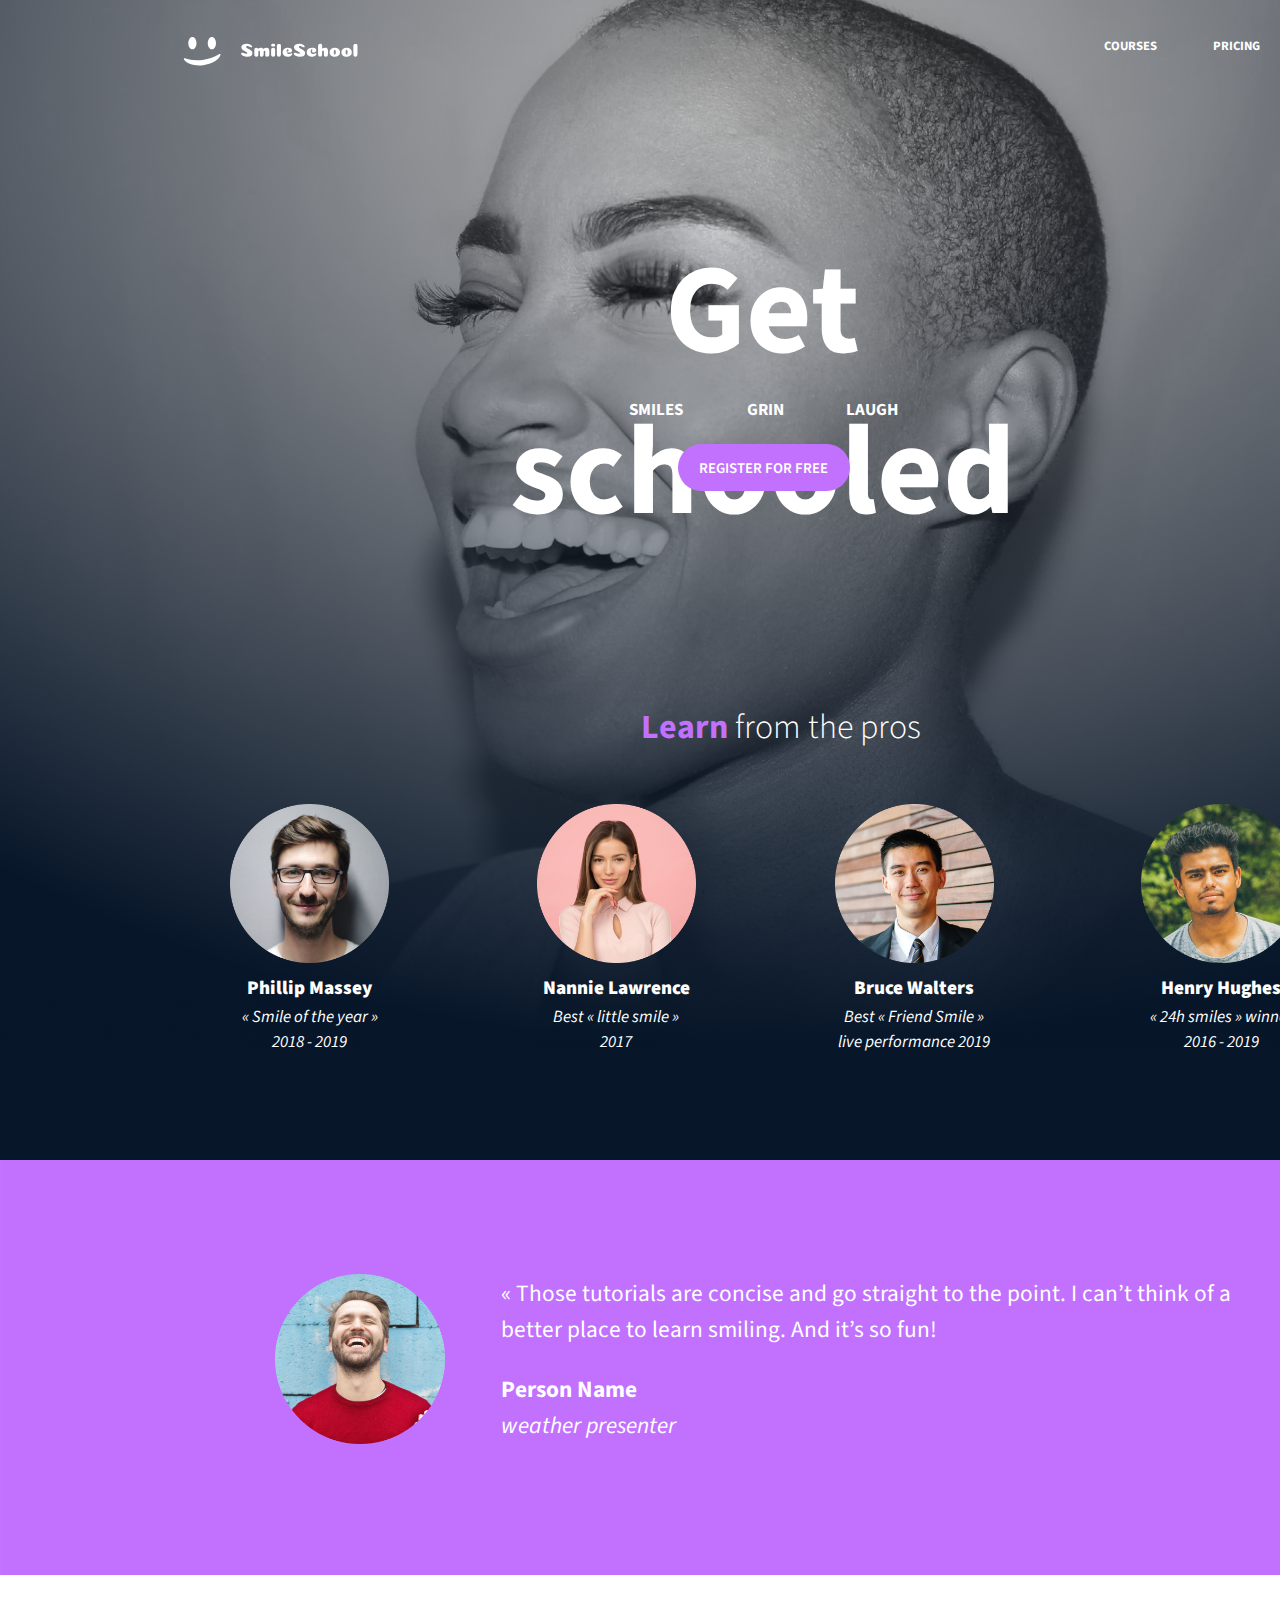
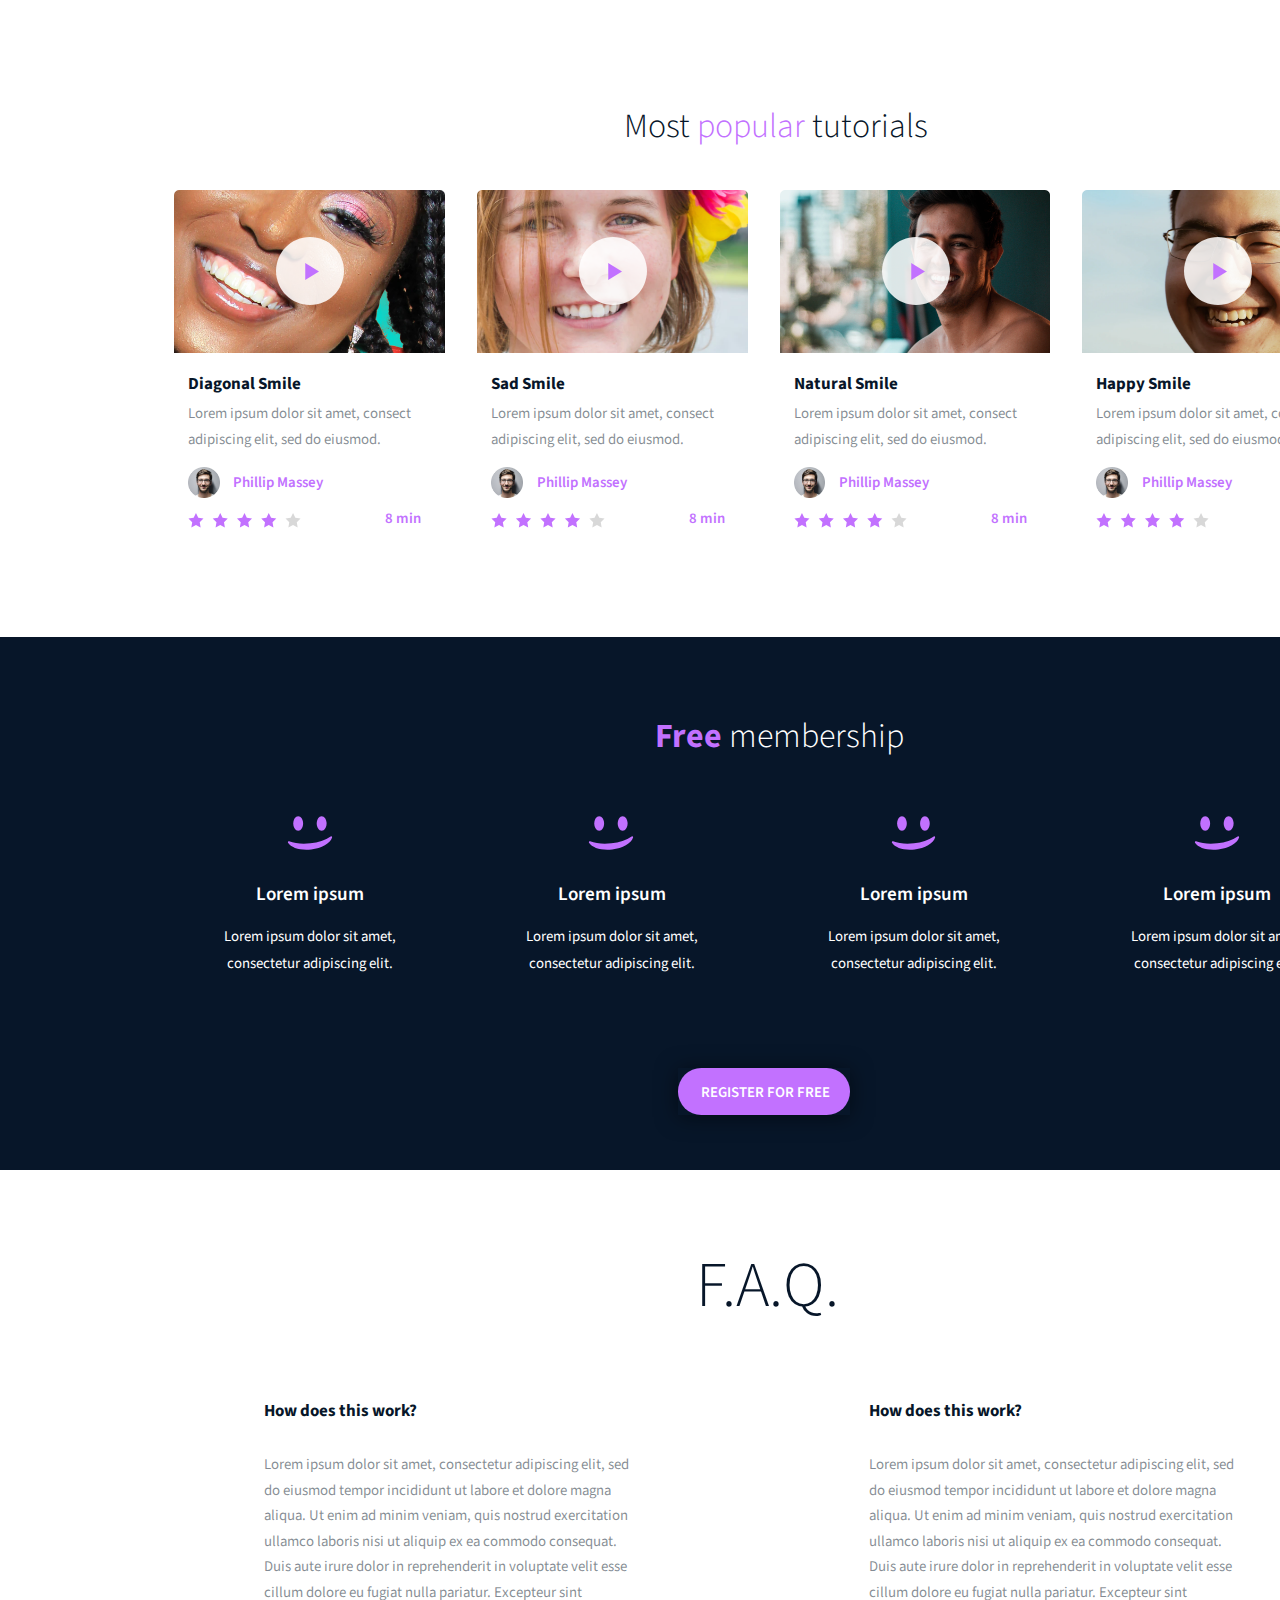
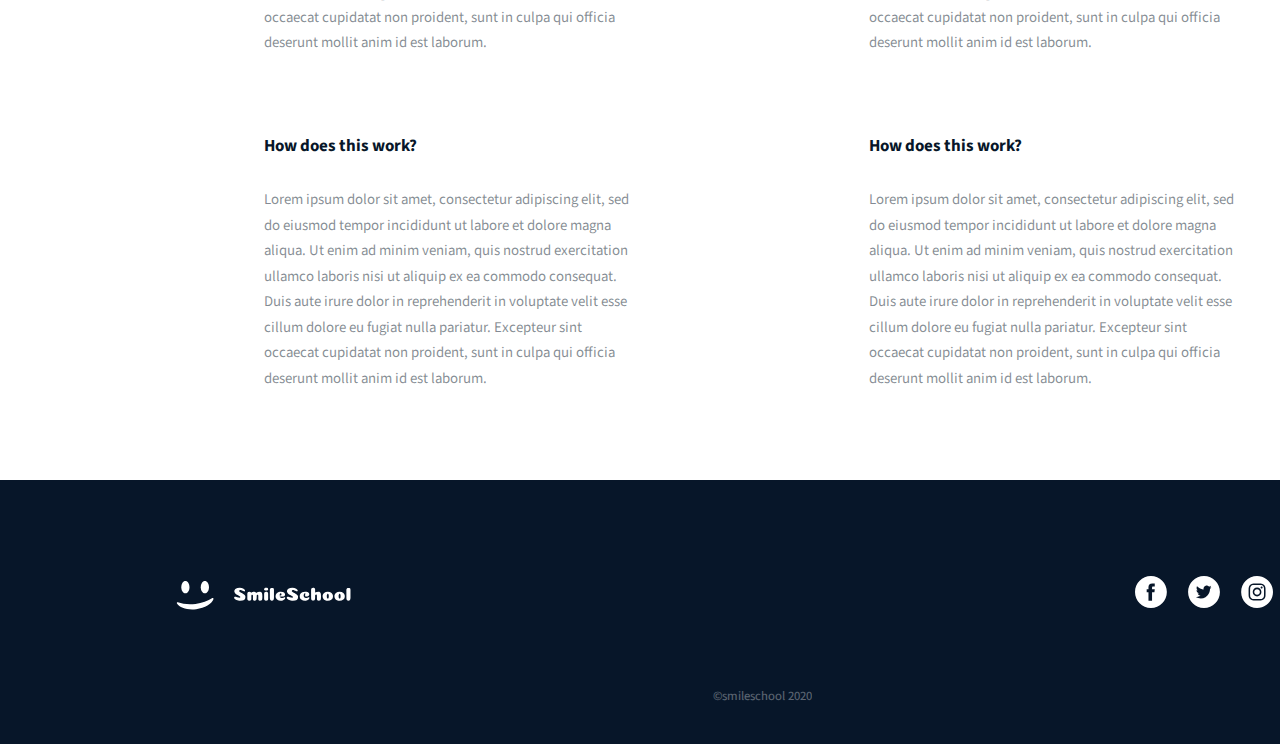
==== css_advanced/homepage_alu_css_advanced/index.html @ 77e2bf10 "CSS-advanced" ====
<!DOCTYPE html>
<html>
  <head>
    <meta charset="UTF-8" />
    <meta http-equiv="X-UA-Compatible" content="IE=edge" />
    <meta name="viewport" content="width=device-width, initial-scale=1.0" />
    <link rel="stylesheet" href="./styles.css" />
    <link
      rel="stylesheet"
      href="https://fonts.googleapis.com/css2?family=Source Sans Pro:ital,wght@0,300;0,400;0,600;0,700;0,900;1,400&display=swap"
    />
    <link
      rel="stylesheet"
      href="https://fonts.googleapis.com/css2?family=Coiny:wght@400&display=swap"
    />
  </head>

  <body>
    <div class="wrapper">
      <div class="main-part">
        <img class="background-icon" alt="" src="./images/background@2x.png" />

        <div class="header">
          <img class="logo-icon" alt="" src="./images/logo.svg" />

          <div class="menu">
            <a href="#" class="courses">Courses</a>
            <a href="#" class="pricing">Pricing</a>
            <a href="#" class="login">Login</a>
          </div>
        </div>

        <h2 class="get-schooled">Get schooled</h2>
        <p class="smiles">SMILES</p>
        <p class="grin">GRIN</p>
        <p class="laugh">LAUGH</p>
        <div class="button">
          <div class="button-background"></div>
          <div class="register">REGISTER FOR FREE</div>
        </div>

        <div class="learn-from-the-container">
          <p>
            <span>Learn</span>
            <span class="most">from the pros</span>
          </p>
        </div>
        <div class="pros">
          <div class="pro-4">
            <div class="pro-name">Henry Hughes</div>
            <i class="pro-caption">« 24h smiles » winner 2016 - 2019</i>
            <img class="avatar-icon" alt="" src="./images/avatar@2x.png" />
          </div>
          <div class="pro-3">
            <div class="pro-name">Bruce Walters</div>
            <i class="pro-caption"
              >Best « Friend Smile » live performance 2019</i
            >
            <img class="avatar-icon" alt="" src="./images/avatar1@2x.png" />
          </div>
          <div class="pro-2">
            <div class="pro-name">Nannie Lawrence</div>
            <i class="pro-caption">Best « little smile » 2017</i>
            <img class="avatar-icon" alt="" src="./images/avatar2@2x.png" />
          </div>
          <div class="pro-1">
            <div class="pro-name">Phillip Massey</div>
            <i class="pro-caption">« Smile of the year » 2018 - 2019</i>
            <img class="avatar-icon" alt="" src="./images/avatar3@2x.png" />
          </div>
        </div>
      </div>
      <div class="part-1-testimonials">
        <img class="background-icon1" alt="" src="./images/background1.svg" />

        <div class="testimonial">
          <img class="avatar-icon4" alt="" src="./images/avatar4@2x.png" />

          <div class="text">
            <i class="weather-presenter">weather presenter</i>
            <b class="person-name">Person Name</b>
            <div class="those-tutorials-ar">
              « Those tutorials are concise and go straight to the point. I
              can’t think of a better place to learn smiling. And it’s so fun!
            </div>
          </div>
        </div>
      </div>

      <div class="part-2-tutorials">
        <div class="most-popular-tutorial-container">
          <p class="popular">
            <span class="most2">Most</span>
            <span class="popular"> popular</span>
            <span class="from-the-pros"> </span>
            <span class="most2">tutorials</span>
          </p>
        </div>
        <div class="tuto-1">
          <img class="avatar-icon5" alt="" src="./images/avatar5@2x.png" />

          <div class="pm1">Phillip Massey</div>
          <div class="min">8 min</div>
          <img class="rating-icon" alt="" src="./images/rating.svg" />

          <div class="lorem-ipsum-dolor">
            Lorem ipsum dolor sit amet, consect adipiscing elit, sed do eiusmod.
          </div>
          <b class="diagonal-smile">Diagonal Smile</b>
          <img class="preview-icon" alt="" src="./images/preview@2x.png" />

          <img class="play-icon" alt="" src="./images/play.svg" />
        </div>
        <div class="tuto-2">
          <img class="avatar-icon5" alt="" src="./images/avatar5@2x.png" />

          <div class="pm1">Phillip Massey</div>
          <div class="min">8 min</div>
          <img class="rating-icon" alt="" src="./images/rating.svg" />

          <div class="lorem-ipsum-dolor">
            Lorem ipsum dolor sit amet, consect adipiscing elit, sed do eiusmod.
          </div>
          <b class="diagonal-smile">Sad Smile</b>
          <img class="preview-icon" alt="" src="./images/preview1@2x.png" />

          <img class="play-icon" alt="" src="./images/play.svg" />
        </div>
        <div class="tuto-3">
          <img class="avatar-icon5" alt="" src="./images/avatar5@2x.png" />

          <div class="pm1">Phillip Massey</div>
          <div class="min">8 min</div>
          <img class="rating-icon" alt="" src="./images/rating.svg" />

          <div class="lorem-ipsum-dolor">
            Lorem ipsum dolor sit amet, consect adipiscing elit, sed do eiusmod.
          </div>
          <b class="diagonal-smile">Natural Smile</b>
          <img class="preview-icon" alt="" src="./images/preview2@2x.png" />

          <img class="play-icon" alt="" src="./images/play.svg" />
        </div>
        <div class="tuto-4">
          <img class="avatar-icon5" alt="" src="./images/avatar5@2x.png" />

          <div class="pm1">Phillip Massey</div>
          <div class="min">8 min</div>
          <img class="rating-icon" alt="" src="./images/rating.svg" />

          <div class="lorem-ipsum-dolor">
            Lorem ipsum dolor sit amet, consect adipiscing elit, sed do eiusmod.
          </div>
          <b class="diagonal-smile">Happy Smile</b>
          <img class="preview-icon" alt="" src="./images/preview3@2x.png" />

          <img class="play-icon" alt="" src="./images/play.svg" />
        </div>
      </div>

      <div class="part-3-free-membership">
        <div class="free-membership">
          <b>
            <span>Free</span>
          </b>
          <span class="from-the-pros">
            <span class="most">membership</span>
          </span>
        </div>
        <div class="button1">
          <div class="button-background"></div>
          <div class="register-for-free1">REGISTER FOR FREE</div>
        </div>
        <div class="dot-1">
          <div class="lorem-ipsum-dolor4">
            Lorem ipsum dolor sit amet, consectetur adipiscing elit.
          </div>
          <div class="lorem-ipsum">Lorem ipsum</div>
          <img class="smile-icon" alt="" src="./images/smile.svg" />
        </div>
        <div class="dot-2">
          <div class="lorem-ipsum-dolor4">
            Lorem ipsum dolor sit amet, consectetur adipiscing elit.
          </div>
          <div class="lorem-ipsum">Lorem ipsum</div>
          <img class="smile-icon" alt="" src="./images/smile1.svg" />
        </div>
        <div class="dot-3">
          <div class="lorem-ipsum-dolor4">
            Lorem ipsum dolor sit amet, consectetur adipiscing elit.
          </div>
          <div class="lorem-ipsum">Lorem ipsum</div>
          <img class="smile-icon" alt="" src="./images/smile1.svg" />
        </div>
        <div class="dot-4">
          <div class="lorem-ipsum-dolor4">
            Lorem ipsum dolor sit amet, consectetur adipiscing elit.
          </div>
          <div class="lorem-ipsum">Lorem ipsum</div>
          <img class="smile-icon" alt="" src="./images/smile2.svg" />
        </div>
      </div>

      <div class="part-4-faq">
        <div class="faq">F.A.Q.</div>
        <div class="q-1">
          <div class="lorem-ipsum-dolor8">
            Lorem ipsum dolor sit amet, consectetur adipiscing elit, sed do
            eiusmod tempor incididunt ut labore et dolore magna aliqua. Ut enim
            ad minim veniam, quis nostrud exercitation ullamco laboris nisi ut
            aliquip ex ea commodo consequat. Duis aute irure dolor in
            reprehenderit in voluptate velit esse cillum dolore eu fugiat nulla
            pariatur. Excepteur sint occaecat cupidatat non proident, sunt in
            culpa qui officia deserunt mollit anim id est laborum.
          </div>
          <b class="how-does-this">How does this work?</b>
        </div>
        <div class="q-3">
          <div class="lorem-ipsum-dolor8">
            Lorem ipsum dolor sit amet, consectetur adipiscing elit, sed do
            eiusmod tempor incididunt ut labore et dolore magna aliqua. Ut enim
            ad minim veniam, quis nostrud exercitation ullamco laboris nisi ut
            aliquip ex ea commodo consequat. Duis aute irure dolor in
            reprehenderit in voluptate velit esse cillum dolore eu fugiat nulla
            pariatur. Excepteur sint occaecat cupidatat non proident, sunt in
            culpa qui officia deserunt mollit anim id est laborum.
          </div>
          <b class="how-does-this">How does this work?</b>
        </div>
        <div class="q-2">
          <div class="lorem-ipsum-dolor8">
            Lorem ipsum dolor sit amet, consectetur adipiscing elit, sed do
            eiusmod tempor incididunt ut labore et dolore magna aliqua. Ut enim
            ad minim veniam, quis nostrud exercitation ullamco laboris nisi ut
            aliquip ex ea commodo consequat. Duis aute irure dolor in
            reprehenderit in voluptate velit esse cillum dolore eu fugiat nulla
            pariatur. Excepteur sint occaecat cupidatat non proident, sunt in
            culpa qui officia deserunt mollit anim id est laborum.
          </div>
          <b class="how-does-this">How does this work?</b>
        </div>
        <div class="q-4">
          <div class="lorem-ipsum-dolor8">
            Lorem ipsum dolor sit amet, consectetur adipiscing elit, sed do
            eiusmod tempor incididunt ut labore et dolore magna aliqua. Ut enim
            ad minim veniam, quis nostrud exercitation ullamco laboris nisi ut
            aliquip ex ea commodo consequat. Duis aute irure dolor in
            reprehenderit in voluptate velit esse cillum dolore eu fugiat nulla
            pariatur. Excepteur sint occaecat cupidatat non proident, sunt in
            culpa qui officia deserunt mollit anim id est laborum.
          </div>
          <b class="how-does-this">How does this work?</b>
        </div>
      </div>
      <div class="part-5-footer">
        <div class="background4"></div>
        <div class="logo">
          <img class="logo-icon" alt="" src="./images/logo.svg" />
        </div>
        <div class="smileschool-2020">©smileschool 2020</div>
        <img class="social-icons" alt="" src="./images/social-icons.svg" />
      </div>
    </div>
  </body>
</html>
---- css_advanced/homepage_alu_css_advanced/styles.css ----
html,
body {
  margin: 0;
  zoom: 103%;
  overflow-x: hidden;
  overflow-y: auto;
}

.wrapper {
  position: relative;
  background-color: #fff;
  width: 1440px;
  height: 3718px;;
  overflow: hidden;
  text-align: left;
  font-size: 14px;
  color: #fff;
  font-family: "Source Sans Pro";
}

.logo-icon {
  width: 167.02px;
  height: 29.46px;
}

.logo-icon:hover {
  transform: scale(1.1);
}

.courses,
.logo-icon {
  position: absolute;
  left: 0;
}
.courses,
.login,
.pricing {
  top: calc(50% - 7.5px);
  color: white;
  text-decoration: none;
  text-transform: uppercase;
  font-style: none;
  font-weight: 700;
  font-size: 12px;
  line-height: 15px;
}
.pricing {
  position: absolute;
  left: 43.59%;
}
.login {
  left: 85.47%;
}
.header,
.login,
.menu {
  position: absolute;
}

.courses:hover,
.login:hover,
.pricing:hover {
  transform: scale(1.05);
}

.menu {
  top: 1.98px;
  left: 869.41px;
  width: 234px;
  height: 15px;
  overflow: hidden;
}

.header {
  top: 35.02px;
  left: 171.59px;
  width: 1103.41px;
  height: 29.46px;
  font-size: 12px;
}

body {
  margin: 0;
  padding: 0;
  line-height: normal;
}

.background-icon {
  position: absolute;
  height: 100%;
  width: 100%;
  top: 0;
  right: 0;
  bottom: 0;
  left: 0;
  max-width: 100%;
  overflow: hidden;
  max-height: 100%;
  object-fit: cover;
}

.get-schooled {
  position: absolute;
  height: 151px;
  left: 26.18%;
  right: 26.32%;
  top: calc(50% - 151px/2 - 251px);
  margin: 0;
  font-family: 'Source Sans Pro';
  font-style: normal;
  font-weight: 700;
  font-size: 120px;
  line-height: 151px;
  text-align: center;
  color: #FFFFFF;
}
.grin,
.laugh,
.smiles {
  position: absolute;
  top: calc(50% - 185.5px);
  left: 41.18%;
  font-style: normal;
  font-weight: 700;
  font-size: 16px;
  line-height: 20px;
  text-align: center;
}
.grin,
.laugh {
  left: 48.89%;
}
.laugh {
  left: 55.35%;
}
.button-background {
  position: absolute;
  height: 100%;
  width: 100%;
  top: 0;
  right: 0;
  bottom: 0;
  left: 0;
  border-radius: 22px;
  background-color: #c271ff;
}
.register {
  position: absolute;
  top: calc(50% - 9px);
  left: 12.35%;
  font-weight: 600;
}
.button {
  position: absolute;
  height: 4.03%;
  width: 11.25%;
  top: 38.33%;
  right: 44.38%;
  bottom: 57.64%;
  left: 44.38%;
  overflow: hidden;
  font-size: 14px;
}

.avatar-icon:hover {
  transform: scale(1.1);
}

.button-background:hover {
  background-color: #ae68f5;
}
.pros:hover {
  background-size: 160%;
}

.learn-from-the-container {
  position: absolute;
  top: calc(50% + 84.5px);
  left: 41.94%;
  font-size: 32px;
  color: #c271ff;
  font-weight: bold;
}
.most {
  font-weight: 300;
  color: #fff;
}
.pro-caption,
.pro-name {
  position: absolute;
  width: 100%;
  left: 0;
  display: inline-block;
}
.pro-name {
  top: calc(50% + 41.5px);
  line-height: 27px;
  font-weight: 900;
}
.pro-caption {
  top: calc(50% + 70.5px);
  font-size: 16px;
  line-height: 24px;
}
.avatar-icon,
.pro-4 {
  position: absolute;
  right: 0;
}
.avatar-icon {
  height: 63.29%;
  width: 100%;
  top: 0;
  bottom: 36.71%;
  left: 0;
  max-width: 100%;
  overflow: hidden;
  max-height: 100%;
  object-fit: cover;
}
.pro-4 {
  left: 85.13%;
}
.pro-2,
.pro-3,
.pro-4 {
  height: 100%;
  width: 14.87%;
  top: 0;
  bottom: 0;
  overflow: hidden;
}
.pro-3 {
  position: absolute;
  right: 28.64%;
  left: 56.49%;
}
.pro-2 {
  right: 56.49%;
  left: 28.64%;
}
.pro-1,
.pro-2,
.pros {
  position: absolute;
}
.pro-1 {
  height: 100%;
  width: 14.87%;
  top: 0;
  right: 85.13%;
  bottom: 0;
  left: 0;
  overflow: hidden;
}
.pros {
  height: 21.68%;
  width: 70.07%;
  top: 69.35%;
  right: 14.86%;
  bottom: 8.97%;
  left: 15.07%;
  font-size: 18px;
}
.main-part {
  position: absolute;
  top: 0;
  left: 0;
  width: 1440px;
  height: 1093px;
  overflow: hidden;
  text-align: center;
  font-size: 16px;
}
.avatar-icon4,
.background-icon1 {
  position: absolute;
  top: 0;
  left: 1px;
  width: 1440px;
  height: 392px;
}
.avatar-icon4 {
  left: 0;
  width: 160px;
  height: 160px;
  object-fit: cover;
}
.weather-presenter {
  top: calc(50% + 45px);
}
.person-name,
.those-tutorials-ar,
.weather-presenter {
  position: absolute;
  left: 0;
  line-height: 33.6px;
}
.person-name {
  top: calc(50% + 11px);
}
.those-tutorials-ar {
  width: 100%;
  top: 0;
  display: inline-block;
}
.text {
  position: absolute;
  top: 2px;
  left: 213px;
  width: 730px;
  height: 158px;
  overflow: hidden;
}
.testimonial {
  position: absolute;
  top: 108px;
  left: 260px;
  width: 943px;
  height: 160px;
}
.part-1-testimonials {
  position: absolute;
  top: 1093px;
  left: -1px;
  width: 1440px;
  height: 392px;
  font-size: 22px;
}
.popular {
  color: #c271ff;
}
.most2 {
  color: #071629;
}
.most-popular-tutorial-container {
  position: absolute;
  top: calc(50% - 225px);
  left: 39.25%;
  font-size: 32px;
  text-align: center;
  color: #071629;
  font-weight: 300;
}

.avatar-icon5 {
  position: absolute;
  height: 8.96%;
  width: 11.76%;
  top: 77.91%;
  right: 83.14%;
  bottom: 13.13%;
  left: 5.1%;
  max-width: 100%;
  overflow: hidden;
  max-height: 100%;
  object-fit: cover;
}
.min,
.pm1 {
  position: absolute;
  top: calc(50% + 95.5px);
  left: 21.96%;
  line-height: 27px;
  font-weight: 600;
}
.min {
  top: calc(50% + 129.5px);
  left: 78.04%;
  text-align: right;
}
.rating-icon {
  position: absolute;
  height: 4.48%;
  width: 41.96%;
  top: 91.04%;
  right: 52.94%;
  bottom: 4.48%;
  left: 5.1%;
  max-width: 100%;
  overflow: hidden;
  max-height: 100%;
}
.lorem-ipsum-dolor {
  position: absolute;
  width: 94.9%;
  top: calc(50% + 32.1px);
  left: 5.1%;
  line-height: 24px;
  color: rgba(7, 22, 41, 0.5);
  display: inline-block;
}
.diagonal-smile {
  position: absolute;
  top: calc(50% + 4.5px);
  left: 5.1%;
  font-size: 16px;
  color: #071629;
}
.preview-icon {
  height: 45.97%;
  width: 100%;
  top: 0;
  right: 0;
  bottom: 54.03%;
  left: 0;
  max-width: 100%;
  max-height: 100%;
  object-fit: cover;
}
.play-icon,
.preview-icon,
.tuto-1 {
  position: absolute;
  overflow: hidden;
}
.play-icon {
  height: 19.1%;
  width: 25.1%;
  top: 13.43%;
  right: 37.25%;
  bottom: 67.46%;
  left: 37.65%;
  max-width: 100%;
  max-height: 100%;
}
.tuto-1 {
  right: 74.51%;
  left: 4.72%;
}
.tuto-1,
.tuto-2,
.tuto-3 {
  height: 74.44%;
  width: 20.77%;
  top: 25.56%;
  bottom: 0;
}
.tuto-2 {
  position: absolute;
  right: 51.22%;
  left: 28.01%;
  overflow: hidden;
}
.tuto-3 {
  right: 28.01%;
  left: 51.22%;
}
.part-2-tutorials,
.tuto-3,
.tuto-4 {
  position: absolute;
  overflow: hidden;
}
.tuto-4 {
  height: 74.44%;
  width: 20.77%;
  top: 25.56%;
  right: 4.8%;
  bottom: 0;
  left: 74.43%;
}
.part-2-tutorials {
  top: 1572px;
  left: 106px;
  width: 1228px;
  height: 450px;
  color: #c271ff;
}
.background-icon2 {
  position: absolute;
  height: 100%;
  width: 100%;
  top: 0;
  right: 0;
  bottom: 0;
  left: 0;
  max-width: 100%;
  overflow: hidden;
  max-height: 100%;
}
.free-membership {
  position: absolute;
  top: calc(50% - 181px);
  left: 42.85%;
  font-size: 32px;
  color: #c271ff;
}
.register-for-free1 {
  position: absolute;
  top: calc(50% - 9px);
  left: 13.27%;
  font-weight: 600;
}
.button1 {
  position: absolute;
  height: 8.76%;
  width: 11.25%;
  top: 80.88%;
  right: 44.38%;
  bottom: 10.36%;
  left: 44.38%;
  box-shadow: 0 2px 20px rgba(0, 0, 0, 0.5);
  overflow: hidden;
}
.lorem-ipsum,
.lorem-ipsum-dolor4 {
  display: flex;
  position: absolute;
  width: 82.49%;
  top: calc(50% + 24.5px);
  left: 8.75%;
  line-height: 26px;
  display: inline-block;
}
.lorem-ipsum {
  width: 99.61%;
  top: calc(50% - 14.5px);
  left: 0.19%;
  font-size: 18px;
  font-weight: 600;
}
.dot-1,
.smile-icon {
  position: absolute;
  overflow: hidden;
}
.smile-icon {
  height: 23.11%;
  width: 16.99%;
  top: 0.02%;
  right: 41.49%;
  bottom: 76.88%;
  left: 41.52%;
  max-width: 100%;
  max-height: 100%;
}
.dot-1 {
  height: 30.48%;
  width: 17.85%;
  top: 33.47%;
  right: 70.76%;
  bottom: 36.06%;
  left: 11.39%;
}
.lorem-ipsum-dolor5 {
  position: absolute;
  width: 85.99%;
  top: calc(50% + 24.5px);
  left: 7%;
  line-height: 26px;
  display: inline-block;
}
.dot-2 {
  position: absolute;
  height: 30.48%;
  width: 17.85%;
  top: 33.47%;
  right: 51.04%;
  bottom: 36.06%;
  left: 31.11%;
  overflow: hidden;
}
.lorem-ipsum-dolor6 {
  position: absolute;
  width: 83.66%;
  top: calc(50% + 24.5px);
  left: 8.17%;
  line-height: 26px;
  display: inline-block;
}
.dot-3,
.dot-4 {
  position: absolute;
  height: 30.48%;
  width: 17.85%;
  top: 33.47%;
  right: 31.25%;
  bottom: 36.06%;
  left: 50.9%;
  overflow: hidden;
}
.dot-4 {
  right: 11.39%;
  left: 70.76%;
}

.preview-icon:hover {
  opacity: 0.5;
}

.part-3-free-membership {
  position: absolute;
  text-align: center;
  background: #071629;
}
.part-3-free-membership {
  top: 2109px;
  left: 0;
  width: 1440px;
  height: 502px;
  overflow: hidden;
}
.faq {
  position: absolute;
  text-align: center;
  top: calc(50% - 353.5px);
  left: 44.24%;
  font-size: 60px;
  font-weight: 300;
  color: #071629;
}
.lorem-ipsum-dolor8 {
  width: 100%;
  top: calc(50% - 71px);
  line-height: 24px;
  display: inline-block;
}
.how-does-this,
.lorem-ipsum-dolor8,
.q-1 {
  position: absolute;
  left: 0;
}
.how-does-this {
  top: calc(50% - 121px);
  font-size: 16px;
  color: #071629;
}
.q-1 {
  top: 21.07%;
  right: 61.96%;
  bottom: 44.7%;
}
.q-3 {
  position: absolute;
  top: 65.77%;
  right: 61.96%;
  bottom: 0;
  left: 0;
}
.q-2 {
  top: 21.07%;
  right: 0;
  bottom: 44.7%;
  left: 61.96%;
}
.part-4-faq,
.q-2,
.q-4 {
  position: absolute;
}
.q-4 {
  height: 34.23%;
  width: 38.04%;
  top: 65.77%;
  right: 0;
  bottom: 0;
  left: 61.96%;
}
.part-4-faq {
  top: 2678px;
  left: 249px;
  width: 920px;
  height: 707px;
  color: rgba(7, 22, 41, 0.5);
}
.background4 {
  position: absolute;
  height: 100%;
  width: 100%;
  top: 0;
  right: 0;
  bottom: 0;
  left: 0;
  background-color: #071629;
}
.smileschool {
  position: absolute;
  top: calc(50% - 9px);
  left: 32.54%;
}
.logo {
  position: absolute;
  overflow: hidden;
}

.logo {
  height: 12.05%;
  width: 11.74%;
  top: 38.15%;
  right: 76.81%;
  bottom: 49.8%;
  left: 11.46%;
}
.smileschool-2020 {
  position: absolute;
  top: calc(50% + 70.5px);
  left: 46.67%;
  font-size: 12px;
  font-family: "Source Sans Pro";
  opacity: 0.35;
  mix-blend-mode: normal;
}
.part-5-footer,
.social-icons {
  position: absolute;
  overflow: hidden;
}
.social-icons {
  height: 12.05%;
  width: 9.03%;
  top: 36.14%;
  right: 16.67%;
}

.part-5-footer {
  top: 3469px;
  left: 0;
  width: 1440px;
  height: 249px;
  font-size: 18px;
  font-family: Coiny;
}

/* Intro Animation */

.wrapper {
  animation: fadeIn 1s ease-in-out;
  animation-fill-mode: forwards;
}

@keyframes fadeIn {
  0% {
    opacity: 0;
  }
  100% {
    opacity: 1;
  }
}
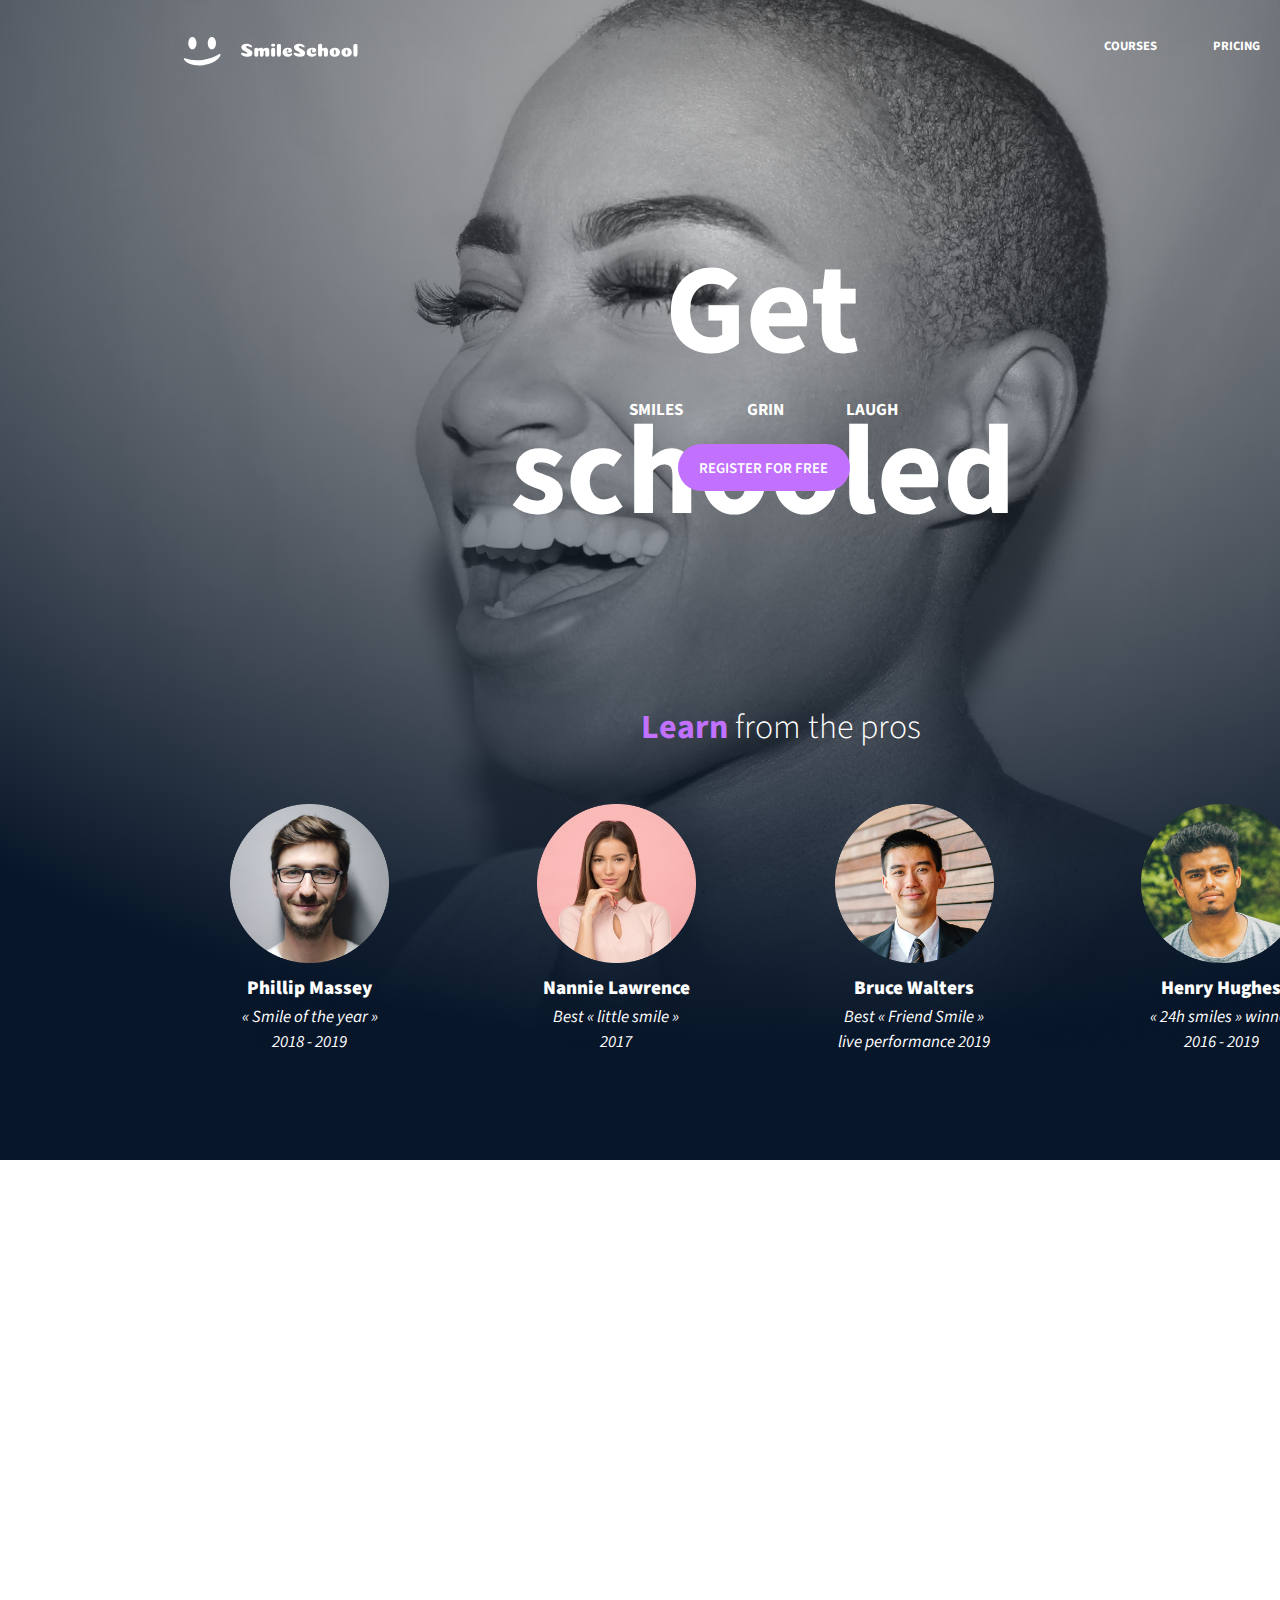
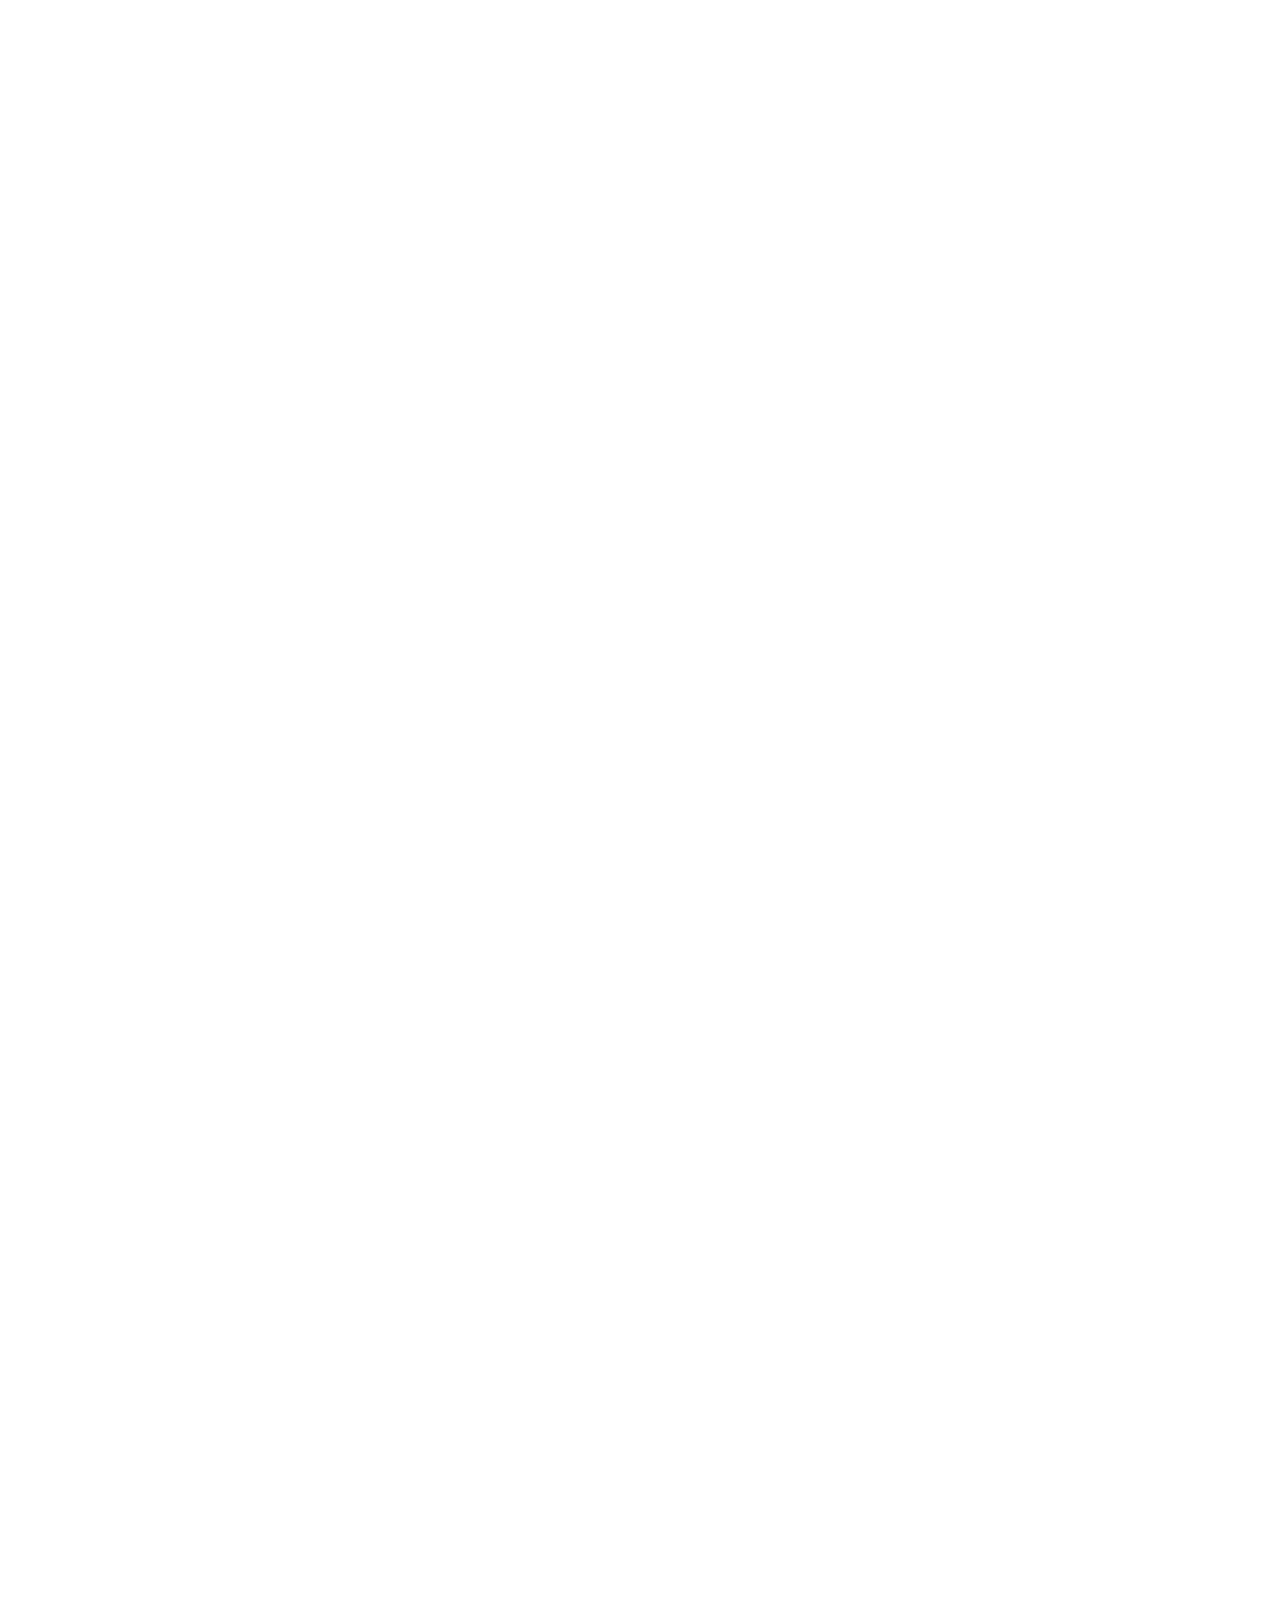
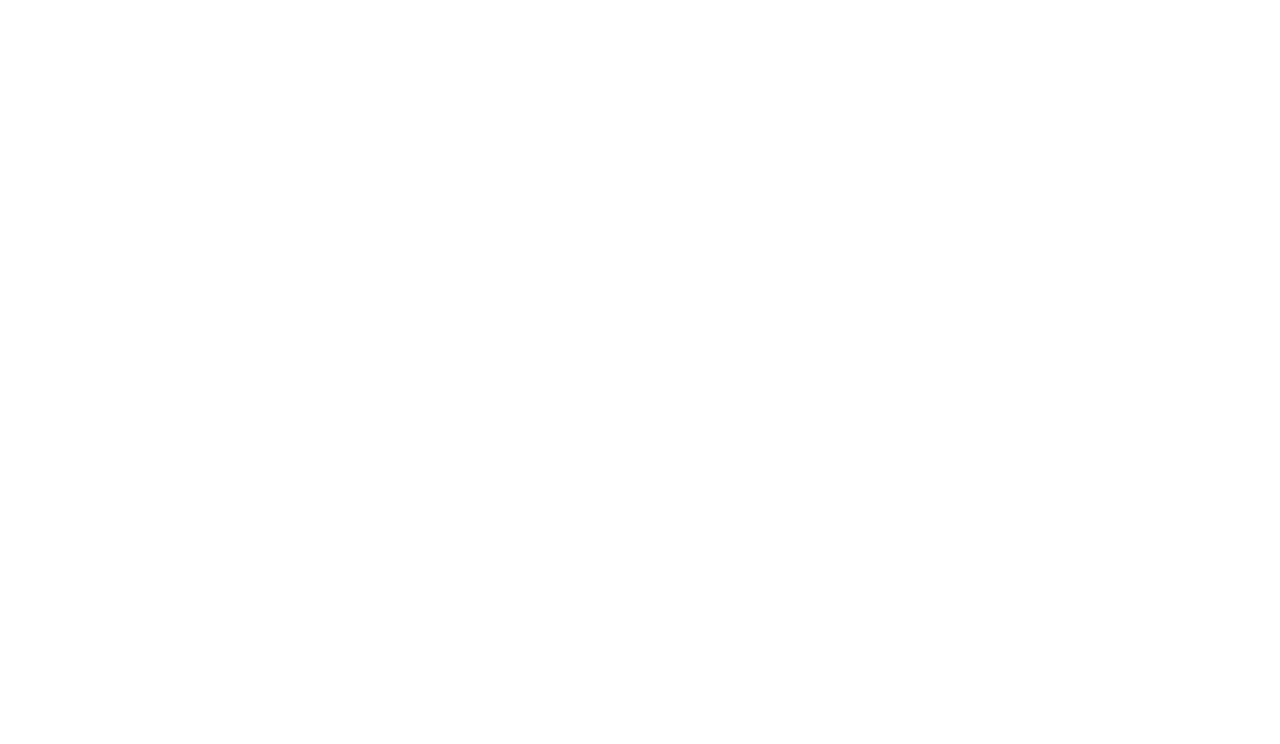
==== commit ad7608cf: "Few changes" ====
--- a/css_advanced/homepage_alu_css_advanced/index.html
+++ b/css_advanced/homepage_alu_css_advanced/index.html
@@ -1,5 +1,5 @@
 <!DOCTYPE html>
-<html>
+<html lang="en">
   <head>
     <meta charset="UTF-8" />
     <meta http-equiv="X-UA-Compatible" content="IE=edge" />
@@ -13,14 +13,13 @@
       rel="stylesheet"
       href="https://fonts.googleapis.com/css2?family=Coiny:wght@400&display=swap"
     />
+    <title>Homepage</title>
   </head>
 
   <body>
     <div class="wrapper">
       <div class="main-part">
-        <img class="background-icon" alt="" src="./images/background@2x.png" />
-
-        <div class="header">
+        <header class="header">
           <img class="logo-icon" alt="" src="./images/logo.svg" />
 
           <div class="menu">
@@ -28,7 +27,7 @@
             <a href="#" class="pricing">Pricing</a>
             <a href="#" class="login">Login</a>
           </div>
-        </div>
+        </header>
 
         <h2 class="get-schooled">Get schooled</h2>
         <p class="smiles">SMILES</p>
@@ -69,196 +68,201 @@
             <img class="avatar-icon" alt="" src="./images/avatar3@2x.png" />
           </div>
         </div>
-      </div>
-      <div class="part-1-testimonials">
-        <img class="background-icon1" alt="" src="./images/background1.svg" />
-
-        <div class="testimonial">
-          <img class="avatar-icon4" alt="" src="./images/avatar4@2x.png" />
-
-          <div class="text">
-            <i class="weather-presenter">weather presenter</i>
-            <b class="person-name">Person Name</b>
-            <div class="those-tutorials-ar">
-              « Those tutorials are concise and go straight to the point. I
-              can’t think of a better place to learn smiling. And it’s so fun!
-            </div>
-          </div>
-        </div>
-      </div>
-
-      <div class="part-2-tutorials">
-        <div class="most-popular-tutorial-container">
-          <p class="popular">
-            <span class="most2">Most</span>
-            <span class="popular"> popular</span>
-            <span class="from-the-pros"> </span>
-            <span class="most2">tutorials</span>
-          </p>
-        </div>
-        <div class="tuto-1">
-          <img class="avatar-icon5" alt="" src="./images/avatar5@2x.png" />
-
-          <div class="pm1">Phillip Massey</div>
-          <div class="min">8 min</div>
-          <img class="rating-icon" alt="" src="./images/rating.svg" />
-
-          <div class="lorem-ipsum-dolor">
-            Lorem ipsum dolor sit amet, consect adipiscing elit, sed do eiusmod.
-          </div>
-          <b class="diagonal-smile">Diagonal Smile</b>
-          <img class="preview-icon" alt="" src="./images/preview@2x.png" />
-
-          <img class="play-icon" alt="" src="./images/play.svg" />
-        </div>
-        <div class="tuto-2">
-          <img class="avatar-icon5" alt="" src="./images/avatar5@2x.png" />
-
-          <div class="pm1">Phillip Massey</div>
-          <div class="min">8 min</div>
-          <img class="rating-icon" alt="" src="./images/rating.svg" />
-
-          <div class="lorem-ipsum-dolor">
-            Lorem ipsum dolor sit amet, consect adipiscing elit, sed do eiusmod.
-          </div>
-          <b class="diagonal-smile">Sad Smile</b>
-          <img class="preview-icon" alt="" src="./images/preview1@2x.png" />
-
-          <img class="play-icon" alt="" src="./images/play.svg" />
-        </div>
-        <div class="tuto-3">
-          <img class="avatar-icon5" alt="" src="./images/avatar5@2x.png" />
-
-          <div class="pm1">Phillip Massey</div>
-          <div class="min">8 min</div>
-          <img class="rating-icon" alt="" src="./images/rating.svg" />
-
-          <div class="lorem-ipsum-dolor">
-            Lorem ipsum dolor sit amet, consect adipiscing elit, sed do eiusmod.
-          </div>
-          <b class="diagonal-smile">Natural Smile</b>
-          <img class="preview-icon" alt="" src="./images/preview2@2x.png" />
-
-          <img class="play-icon" alt="" src="./images/play.svg" />
-        </div>
-        <div class="tuto-4">
-          <img class="avatar-icon5" alt="" src="./images/avatar5@2x.png" />
-
-          <div class="pm1">Phillip Massey</div>
-          <div class="min">8 min</div>
-          <img class="rating-icon" alt="" src="./images/rating.svg" />
-
-          <div class="lorem-ipsum-dolor">
-            Lorem ipsum dolor sit amet, consect adipiscing elit, sed do eiusmod.
-          </div>
-          <b class="diagonal-smile">Happy Smile</b>
-          <img class="preview-icon" alt="" src="./images/preview3@2x.png" />
-
-          <img class="play-icon" alt="" src="./images/play.svg" />
-        </div>
-      </div>
-
-      <div class="part-3-free-membership">
-        <div class="free-membership">
-          <b>
-            <span>Free</span>
-          </b>
-          <span class="from-the-pros">
-            <span class="most">membership</span>
-          </span>
-        </div>
-        <div class="button1">
-          <div class="button-background"></div>
-          <div class="register-for-free1">REGISTER FOR FREE</div>
-        </div>
-        <div class="dot-1">
-          <div class="lorem-ipsum-dolor4">
-            Lorem ipsum dolor sit amet, consectetur adipiscing elit.
-          </div>
-          <div class="lorem-ipsum">Lorem ipsum</div>
-          <img class="smile-icon" alt="" src="./images/smile.svg" />
-        </div>
-        <div class="dot-2">
-          <div class="lorem-ipsum-dolor4">
-            Lorem ipsum dolor sit amet, consectetur adipiscing elit.
-          </div>
-          <div class="lorem-ipsum">Lorem ipsum</div>
-          <img class="smile-icon" alt="" src="./images/smile1.svg" />
-        </div>
-        <div class="dot-3">
-          <div class="lorem-ipsum-dolor4">
-            Lorem ipsum dolor sit amet, consectetur adipiscing elit.
-          </div>
-          <div class="lorem-ipsum">Lorem ipsum</div>
-          <img class="smile-icon" alt="" src="./images/smile1.svg" />
-        </div>
-        <div class="dot-4">
-          <div class="lorem-ipsum-dolor4">
-            Lorem ipsum dolor sit amet, consectetur adipiscing elit.
-          </div>
-          <div class="lorem-ipsum">Lorem ipsum</div>
-          <img class="smile-icon" alt="" src="./images/smile2.svg" />
-        </div>
-      </div>
-
-      <div class="part-4-faq">
-        <div class="faq">F.A.Q.</div>
-        <div class="q-1">
-          <div class="lorem-ipsum-dolor8">
-            Lorem ipsum dolor sit amet, consectetur adipiscing elit, sed do
-            eiusmod tempor incididunt ut labore et dolore magna aliqua. Ut enim
-            ad minim veniam, quis nostrud exercitation ullamco laboris nisi ut
-            aliquip ex ea commodo consequat. Duis aute irure dolor in
-            reprehenderit in voluptate velit esse cillum dolore eu fugiat nulla
-            pariatur. Excepteur sint occaecat cupidatat non proident, sunt in
-            culpa qui officia deserunt mollit anim id est laborum.
-          </div>
-          <b class="how-does-this">How does this work?</b>
-        </div>
-        <div class="q-3">
-          <div class="lorem-ipsum-dolor8">
-            Lorem ipsum dolor sit amet, consectetur adipiscing elit, sed do
-            eiusmod tempor incididunt ut labore et dolore magna aliqua. Ut enim
-            ad minim veniam, quis nostrud exercitation ullamco laboris nisi ut
-            aliquip ex ea commodo consequat. Duis aute irure dolor in
-            reprehenderit in voluptate velit esse cillum dolore eu fugiat nulla
-            pariatur. Excepteur sint occaecat cupidatat non proident, sunt in
-            culpa qui officia deserunt mollit anim id est laborum.
-          </div>
-          <b class="how-does-this">How does this work?</b>
-        </div>
-        <div class="q-2">
-          <div class="lorem-ipsum-dolor8">
-            Lorem ipsum dolor sit amet, consectetur adipiscing elit, sed do
-            eiusmod tempor incididunt ut labore et dolore magna aliqua. Ut enim
-            ad minim veniam, quis nostrud exercitation ullamco laboris nisi ut
-            aliquip ex ea commodo consequat. Duis aute irure dolor in
-            reprehenderit in voluptate velit esse cillum dolore eu fugiat nulla
-            pariatur. Excepteur sint occaecat cupidatat non proident, sunt in
-            culpa qui officia deserunt mollit anim id est laborum.
-          </div>
-          <b class="how-does-this">How does this work?</b>
-        </div>
-        <div class="q-4">
-          <div class="lorem-ipsum-dolor8">
-            Lorem ipsum dolor sit amet, consectetur adipiscing elit, sed do
-            eiusmod tempor incididunt ut labore et dolore magna aliqua. Ut enim
-            ad minim veniam, quis nostrud exercitation ullamco laboris nisi ut
-            aliquip ex ea commodo consequat. Duis aute irure dolor in
-            reprehenderit in voluptate velit esse cillum dolore eu fugiat nulla
-            pariatur. Excepteur sint occaecat cupidatat non proident, sunt in
-            culpa qui officia deserunt mollit anim id est laborum.
-          </div>
-          <b class="how-does-this">How does this work?</b>
-        </div>
-      </div>
-      <div class="part-5-footer">
-        <div class="background4"></div>
-        <div class="logo">
-          <img class="logo-icon" alt="" src="./images/logo.svg" />
-        </div>
-        <div class="smileschool-2020">©smileschool 2020</div>
-        <img class="social-icons" alt="" src="./images/social-icons.svg" />
+        <div class="part-1-testimonials">
+          <img class="background-icon1" alt="" src="./images/background1.svg" />
+
+          <div class="testimonial">
+            <img class="avatar-icon4" alt="" src="./images/avatar4@2x.png" />
+
+            <div class="text">
+              <i class="weather-presenter">weather presenter</i>
+              <b class="person-name">Person Name</b>
+              <div class="those-tutorials-ar">
+                « Those tutorials are concise and go straight to the point. I
+                can’t think of a better place to learn smiling. And it’s so fun!
+              </div>
+            </div>
+          </div>
+        </div>
+
+        <div class="part-2-tutorials">
+          <div class="most-popular-tutorial-container">
+            <p class="popular">
+              <span class="most2">Most</span>
+              <span class="popular"> popular</span>
+              <span class="from-the-pros"> </span>
+              <span class="most2">tutorials</span>
+            </p>
+          </div>
+          <div class="tuto-1">
+            <img class="avatar-icon5" alt="" src="./images/avatar5@2x.png" />
+
+            <div class="pm1">Phillip Massey</div>
+            <div class="min">8 min</div>
+            <img class="rating-icon" alt="" src="./images/rating.svg" />
+
+            <div class="lorem-ipsum-dolor">
+              Lorem ipsum dolor sit amet, consect adipiscing elit, sed do
+              eiusmod.
+            </div>
+            <b class="diagonal-smile">Diagonal Smile</b>
+            <img class="preview-icon" alt="" src="./images/preview@2x.png" />
+
+            <img class="play-icon" alt="" src="./images/play.svg" />
+          </div>
+          <div class="tuto-2">
+            <img class="avatar-icon5" alt="" src="./images/avatar5@2x.png" />
+
+            <div class="pm1">Phillip Massey</div>
+            <div class="min">8 min</div>
+            <img class="rating-icon" alt="" src="./images/rating.svg" />
+
+            <div class="lorem-ipsum-dolor">
+              Lorem ipsum dolor sit amet, consect adipiscing elit, sed do
+              eiusmod.
+            </div>
+            <b class="diagonal-smile">Sad Smile</b>
+            <img class="preview-icon" alt="" src="./images/preview1@2x.png" />
+
+            <img class="play-icon" alt="" src="./images/play.svg" />
+          </div>
+          <div class="tuto-3">
+            <img class="avatar-icon5" alt="" src="./images/avatar5@2x.png" />
+
+            <div class="pm1">Phillip Massey</div>
+            <div class="min">8 min</div>
+            <img class="rating-icon" alt="" src="./images/rating.svg" />
+
+            <div class="lorem-ipsum-dolor">
+              Lorem ipsum dolor sit amet, consect adipiscing elit, sed do
+              eiusmod.
+            </div>
+            <b class="diagonal-smile">Natural Smile</b>
+            <img class="preview-icon" alt="" src="./images/preview2@2x.png" />
+
+            <img class="play-icon" alt="" src="./images/play.svg" />
+          </div>
+          <div class="tuto-4">
+            <img class="avatar-icon5" alt="" src="./images/avatar5@2x.png" />
+
+            <div class="pm1">Phillip Massey</div>
+            <div class="min">8 min</div>
+            <img class="rating-icon" alt="" src="./images/rating.svg" />
+
+            <div class="lorem-ipsum-dolor">
+              Lorem ipsum dolor sit amet, consect adipiscing elit, sed do
+              eiusmod.
+            </div>
+            <b class="diagonal-smile">Happy Smile</b>
+            <img class="preview-icon" alt="" src="./images/preview3@2x.png" />
+
+            <img class="play-icon" alt="" src="./images/play.svg" />
+          </div>
+        </div>
+
+        <div class="part-3-free-membership">
+          <div class="free-membership">
+            <b>
+              <span>Free</span>
+            </b>
+            <span class="from-the-pros">
+              <span class="most">membership</span>
+            </span>
+          </div>
+          <div class="button1">
+            <div class="button-background"></div>
+            <div class="register-for-free1">REGISTER FOR FREE</div>
+          </div>
+          <div class="dot-1">
+            <div class="lorem-ipsum-dolor4">
+              Lorem ipsum dolor sit amet, consectetur adipiscing elit.
+            </div>
+            <div class="lorem-ipsum">Lorem ipsum</div>
+            <img class="smile-icon" alt="" src="./images/smile.svg" />
+          </div>
+          <div class="dot-2">
+            <div class="lorem-ipsum-dolor4">
+              Lorem ipsum dolor sit amet, consectetur adipiscing elit.
+            </div>
+            <div class="lorem-ipsum">Lorem ipsum</div>
+            <img class="smile-icon" alt="" src="./images/smile1.svg" />
+          </div>
+          <div class="dot-3">
+            <div class="lorem-ipsum-dolor4">
+              Lorem ipsum dolor sit amet, consectetur adipiscing elit.
+            </div>
+            <div class="lorem-ipsum">Lorem ipsum</div>
+            <img class="smile-icon" alt="" src="./images/smile1.svg" />
+          </div>
+          <div class="dot-4">
+            <div class="lorem-ipsum-dolor4">
+              Lorem ipsum dolor sit amet, consectetur adipiscing elit.
+            </div>
+            <div class="lorem-ipsum">Lorem ipsum</div>
+            <img class="smile-icon" alt="" src="./images/smile2.svg" />
+          </div>
+        </div>
+
+        <div class="part-4-faq">
+          <div class="faq">F.A.Q.</div>
+          <div class="q-1">
+            <div class="lorem-ipsum-dolor8">
+              Lorem ipsum dolor sit amet, consectetur adipiscing elit, sed do
+              eiusmod tempor incididunt ut labore et dolore magna aliqua. Ut
+              enim ad minim veniam, quis nostrud exercitation ullamco laboris
+              nisi ut aliquip ex ea commodo consequat. Duis aute irure dolor in
+              reprehenderit in voluptate velit esse cillum dolore eu fugiat
+              nulla pariatur. Excepteur sint occaecat cupidatat non proident,
+              sunt in culpa qui officia deserunt mollit anim id est laborum.
+            </div>
+            <b class="how-does-this">How does this work?</b>
+          </div>
+          <div class="q-3">
+            <div class="lorem-ipsum-dolor8">
+              Lorem ipsum dolor sit amet, consectetur adipiscing elit, sed do
+              eiusmod tempor incididunt ut labore et dolore magna aliqua. Ut
+              enim ad minim veniam, quis nostrud exercitation ullamco laboris
+              nisi ut aliquip ex ea commodo consequat. Duis aute irure dolor in
+              reprehenderit in voluptate velit esse cillum dolore eu fugiat
+              nulla pariatur. Excepteur sint occaecat cupidatat non proident,
+              sunt in culpa qui officia deserunt mollit anim id est laborum.
+            </div>
+            <b class="how-does-this">How does this work?</b>
+          </div>
+          <div class="q-2">
+            <div class="lorem-ipsum-dolor8">
+              Lorem ipsum dolor sit amet, consectetur adipiscing elit, sed do
+              eiusmod tempor incididunt ut labore et dolore magna aliqua. Ut
+              enim ad minim veniam, quis nostrud exercitation ullamco laboris
+              nisi ut aliquip ex ea commodo consequat. Duis aute irure dolor in
+              reprehenderit in voluptate velit esse cillum dolore eu fugiat
+              nulla pariatur. Excepteur sint occaecat cupidatat non proident,
+              sunt in culpa qui officia deserunt mollit anim id est laborum.
+            </div>
+            <b class="how-does-this">How does this work?</b>
+          </div>
+          <div class="q-4">
+            <div class="lorem-ipsum-dolor8">
+              Lorem ipsum dolor sit amet, consectetur adipiscing elit, sed do
+              eiusmod tempor incididunt ut labore et dolore magna aliqua. Ut
+              enim ad minim veniam, quis nostrud exercitation ullamco laboris
+              nisi ut aliquip ex ea commodo consequat. Duis aute irure dolor in
+              reprehenderit in voluptate velit esse cillum dolore eu fugiat
+              nulla pariatur. Excepteur sint occaecat cupidatat non proident,
+              sunt in culpa qui officia deserunt mollit anim id est laborum.
+            </div>
+            <b class="how-does-this">How does this work?</b>
+          </div>
+        </div>
+
+        <footer class="part-5-footer">
+          <div class="background4"></div>
+          <div class="logo">
+            <img class="logo-icon" alt="" src="./images/logo.svg" />
+          </div>
+          <div class="smileschool-2020">©smileschool 2020</div>
+          <img class="social-icons" alt="" src="./images/social-icons.svg" />
+        </footer>
       </div>
     </div>
   </body>
--- a/css_advanced/homepage_alu_css_advanced/styles.css
+++ b/css_advanced/homepage_alu_css_advanced/styles.css
@@ -263,9 +263,10 @@
   font-size: 18px;
 }
 .main-part {
-  position: absolute;
-  top: 0;
-  left: 0;
+  background-image: url('./images/background@2x.png');
+  background-size: cover;
+  background-position: center;
+  position: absolute;
   width: 1440px;
   height: 1093px;
   overflow: hidden;
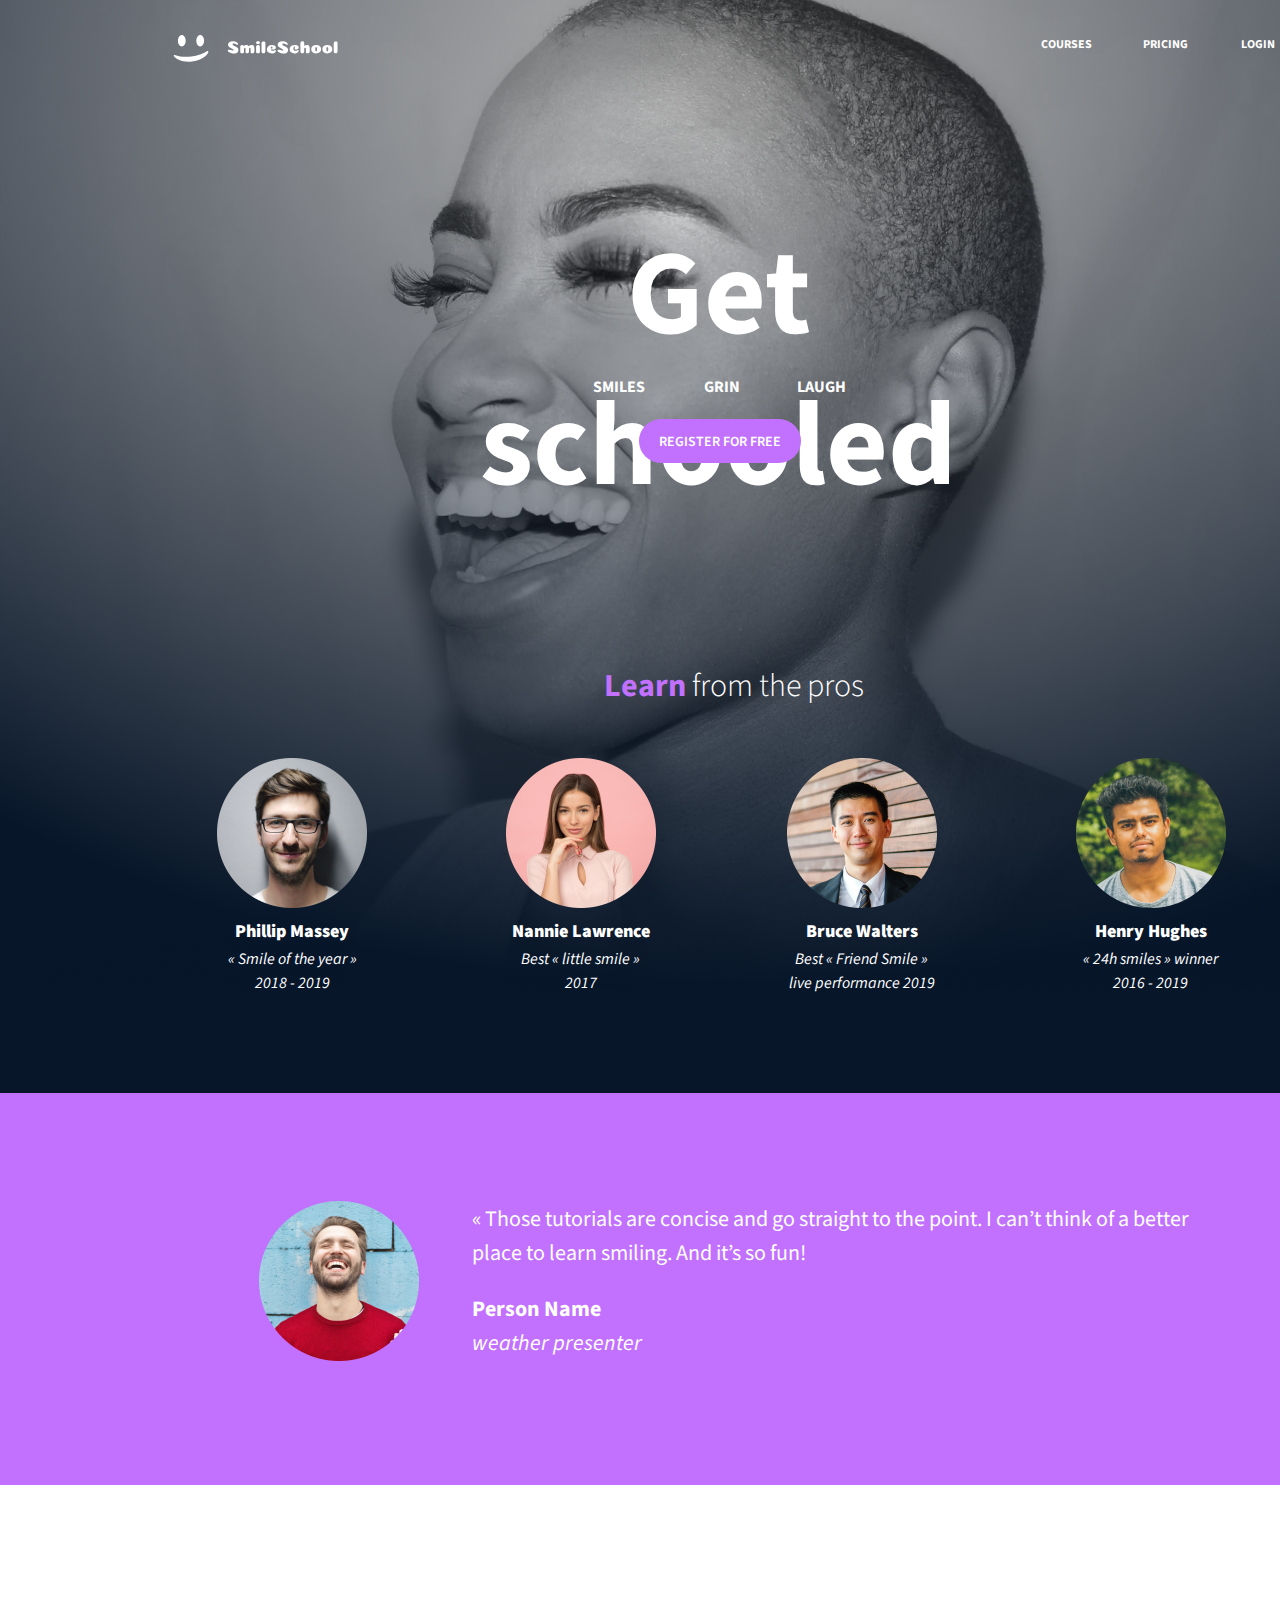
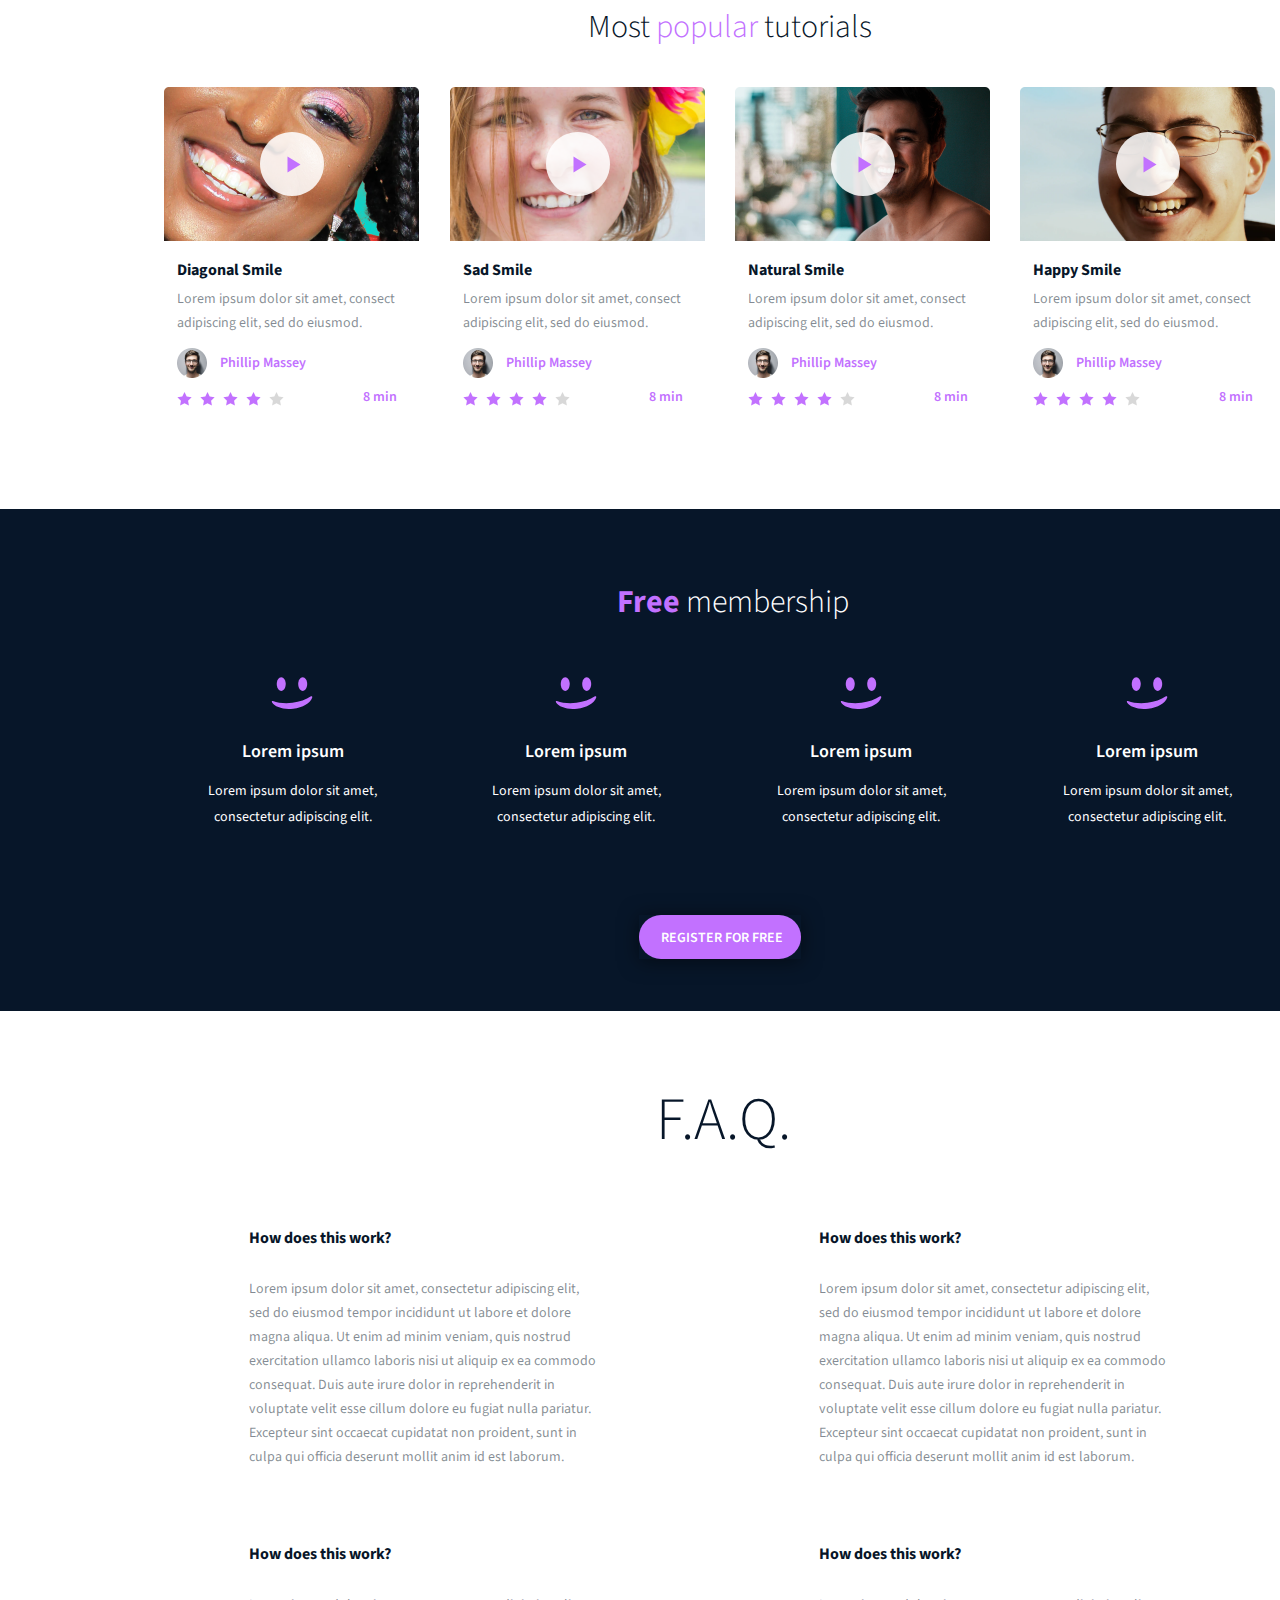
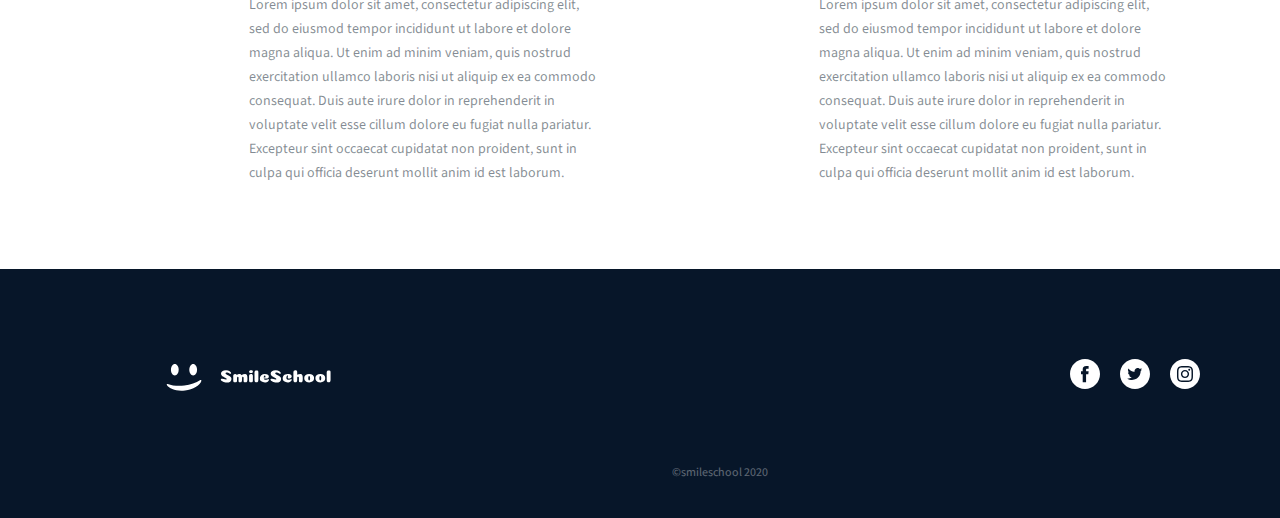
==== commit f8254b02: "minor changes" ====
--- a/css_advanced/homepage_alu_css_advanced/index.html
+++ b/css_advanced/homepage_alu_css_advanced/index.html
@@ -1,26 +1,24 @@
 <!DOCTYPE html>
 <html lang="en">
   <head>
-    <meta charset="UTF-8" />
-    <meta http-equiv="X-UA-Compatible" content="IE=edge" />
-    <meta name="viewport" content="width=device-width, initial-scale=1.0" />
-    <link rel="stylesheet" href="./styles.css" />
-    <link
+      <meta charset="UTF-8"/>
+      <meta http-equiv="X-UA-Compatible" content="IE=edge"/>
+      <meta name="viewport" content="width=device-width, initial-scale=1.0"/>
+      <link rel="stylesheet" href="./styles.css"/>
+      <link
       rel="stylesheet"
       href="https://fonts.googleapis.com/css2?family=Source Sans Pro:ital,wght@0,300;0,400;0,600;0,700;0,900;1,400&display=swap"
-    />
-    <link
-      rel="stylesheet"
-      href="https://fonts.googleapis.com/css2?family=Coiny:wght@400&display=swap"
-    />
-    <title>Homepage</title>
+      />
+      <link rel="stylesheet" href="https://fonts.googleapis.com/css2?family=Coiny:wght@400&display=swap"/>
+      <title>Homepage</title>
   </head>
 
   <body>
     <div class="wrapper">
       <div class="main-part">
+        <!-- header  -->
         <header class="header">
-          <img class="logo-icon" alt="" src="./images/logo.svg" />
+          <img class="logo-icon" alt="" src="./images/logo.svg"/>
 
           <div class="menu">
             <a href="#" class="courses">Courses</a>
@@ -29,6 +27,8 @@
           </div>
         </header>
 
+      <!-- start of page -->
+      <main>
         <h2 class="get-schooled">Get schooled</h2>
         <p class="smiles">SMILES</p>
         <p class="grin">GRIN</p>
@@ -48,222 +48,220 @@
           <div class="pro-4">
             <div class="pro-name">Henry Hughes</div>
             <i class="pro-caption">« 24h smiles » winner 2016 - 2019</i>
-            <img class="avatar-icon" alt="" src="./images/avatar@2x.png" />
+            <img class="avatar-icon" alt="" src="./images/avatar@2x.png"/>
           </div>
           <div class="pro-3">
             <div class="pro-name">Bruce Walters</div>
             <i class="pro-caption"
               >Best « Friend Smile » live performance 2019</i
             >
-            <img class="avatar-icon" alt="" src="./images/avatar1@2x.png" />
+            <img class="avatar-icon" alt="" src="./images/avatar1@2x.png"/>
           </div>
           <div class="pro-2">
             <div class="pro-name">Nannie Lawrence</div>
             <i class="pro-caption">Best « little smile » 2017</i>
-            <img class="avatar-icon" alt="" src="./images/avatar2@2x.png" />
+            <img class="avatar-icon" alt="" src="./images/avatar2@2x.png"/>
           </div>
           <div class="pro-1">
             <div class="pro-name">Phillip Massey</div>
             <i class="pro-caption">« Smile of the year » 2018 - 2019</i>
-            <img class="avatar-icon" alt="" src="./images/avatar3@2x.png" />
-          </div>
-        </div>
-        <div class="part-1-testimonials">
-          <img class="background-icon1" alt="" src="./images/background1.svg" />
-
-          <div class="testimonial">
-            <img class="avatar-icon4" alt="" src="./images/avatar4@2x.png" />
-
-            <div class="text">
-              <i class="weather-presenter">weather presenter</i>
-              <b class="person-name">Person Name</b>
-              <div class="those-tutorials-ar">
-                « Those tutorials are concise and go straight to the point. I
-                can’t think of a better place to learn smiling. And it’s so fun!
-              </div>
+            <img class="avatar-icon" alt="" src="./images/avatar3@2x.png"/>
+          </div>
+        </div>
+      </div>
+      <div class="part-1-testimonials">
+        <img class="background-icon1" alt="" src="./images/background1.svg"/>
+
+        <div class="testimonial">
+          <img class="avatar-icon4" alt="" src="./images/avatar4@2x.png"/>
+
+          <div class="text">
+            <i class="weather-presenter">weather presenter</i>
+            <b class="person-name">Person Name</b>
+            <div class="those-tutorials-ar">
+              « Those tutorials are concise and go straight to the point. I
+              can’t think of a better place to learn smiling. And it’s so fun!
             </div>
           </div>
         </div>
-
-        <div class="part-2-tutorials">
-          <div class="most-popular-tutorial-container">
-            <p class="popular">
-              <span class="most2">Most</span>
-              <span class="popular"> popular</span>
-              <span class="from-the-pros"> </span>
-              <span class="most2">tutorials</span>
-            </p>
-          </div>
-          <div class="tuto-1">
-            <img class="avatar-icon5" alt="" src="./images/avatar5@2x.png" />
-
-            <div class="pm1">Phillip Massey</div>
-            <div class="min">8 min</div>
-            <img class="rating-icon" alt="" src="./images/rating.svg" />
-
-            <div class="lorem-ipsum-dolor">
-              Lorem ipsum dolor sit amet, consect adipiscing elit, sed do
-              eiusmod.
-            </div>
-            <b class="diagonal-smile">Diagonal Smile</b>
-            <img class="preview-icon" alt="" src="./images/preview@2x.png" />
-
-            <img class="play-icon" alt="" src="./images/play.svg" />
-          </div>
-          <div class="tuto-2">
-            <img class="avatar-icon5" alt="" src="./images/avatar5@2x.png" />
-
-            <div class="pm1">Phillip Massey</div>
-            <div class="min">8 min</div>
-            <img class="rating-icon" alt="" src="./images/rating.svg" />
-
-            <div class="lorem-ipsum-dolor">
-              Lorem ipsum dolor sit amet, consect adipiscing elit, sed do
-              eiusmod.
-            </div>
-            <b class="diagonal-smile">Sad Smile</b>
-            <img class="preview-icon" alt="" src="./images/preview1@2x.png" />
-
-            <img class="play-icon" alt="" src="./images/play.svg" />
-          </div>
-          <div class="tuto-3">
-            <img class="avatar-icon5" alt="" src="./images/avatar5@2x.png" />
-
-            <div class="pm1">Phillip Massey</div>
-            <div class="min">8 min</div>
-            <img class="rating-icon" alt="" src="./images/rating.svg" />
-
-            <div class="lorem-ipsum-dolor">
-              Lorem ipsum dolor sit amet, consect adipiscing elit, sed do
-              eiusmod.
-            </div>
-            <b class="diagonal-smile">Natural Smile</b>
-            <img class="preview-icon" alt="" src="./images/preview2@2x.png" />
-
-            <img class="play-icon" alt="" src="./images/play.svg" />
-          </div>
-          <div class="tuto-4">
-            <img class="avatar-icon5" alt="" src="./images/avatar5@2x.png" />
-
-            <div class="pm1">Phillip Massey</div>
-            <div class="min">8 min</div>
-            <img class="rating-icon" alt="" src="./images/rating.svg" />
-
-            <div class="lorem-ipsum-dolor">
-              Lorem ipsum dolor sit amet, consect adipiscing elit, sed do
-              eiusmod.
-            </div>
-            <b class="diagonal-smile">Happy Smile</b>
-            <img class="preview-icon" alt="" src="./images/preview3@2x.png" />
-
-            <img class="play-icon" alt="" src="./images/play.svg" />
-          </div>
-        </div>
-
-        <div class="part-3-free-membership">
-          <div class="free-membership">
-            <b>
-              <span>Free</span>
-            </b>
-            <span class="from-the-pros">
-              <span class="most">membership</span>
-            </span>
-          </div>
-          <div class="button1">
-            <div class="button-background"></div>
-            <div class="register-for-free1">REGISTER FOR FREE</div>
-          </div>
-          <div class="dot-1">
-            <div class="lorem-ipsum-dolor4">
-              Lorem ipsum dolor sit amet, consectetur adipiscing elit.
-            </div>
-            <div class="lorem-ipsum">Lorem ipsum</div>
-            <img class="smile-icon" alt="" src="./images/smile.svg" />
-          </div>
-          <div class="dot-2">
-            <div class="lorem-ipsum-dolor4">
-              Lorem ipsum dolor sit amet, consectetur adipiscing elit.
-            </div>
-            <div class="lorem-ipsum">Lorem ipsum</div>
-            <img class="smile-icon" alt="" src="./images/smile1.svg" />
-          </div>
-          <div class="dot-3">
-            <div class="lorem-ipsum-dolor4">
-              Lorem ipsum dolor sit amet, consectetur adipiscing elit.
-            </div>
-            <div class="lorem-ipsum">Lorem ipsum</div>
-            <img class="smile-icon" alt="" src="./images/smile1.svg" />
-          </div>
-          <div class="dot-4">
-            <div class="lorem-ipsum-dolor4">
-              Lorem ipsum dolor sit amet, consectetur adipiscing elit.
-            </div>
-            <div class="lorem-ipsum">Lorem ipsum</div>
-            <img class="smile-icon" alt="" src="./images/smile2.svg" />
-          </div>
-        </div>
-
-        <div class="part-4-faq">
-          <div class="faq">F.A.Q.</div>
-          <div class="q-1">
-            <div class="lorem-ipsum-dolor8">
-              Lorem ipsum dolor sit amet, consectetur adipiscing elit, sed do
-              eiusmod tempor incididunt ut labore et dolore magna aliqua. Ut
-              enim ad minim veniam, quis nostrud exercitation ullamco laboris
-              nisi ut aliquip ex ea commodo consequat. Duis aute irure dolor in
-              reprehenderit in voluptate velit esse cillum dolore eu fugiat
-              nulla pariatur. Excepteur sint occaecat cupidatat non proident,
-              sunt in culpa qui officia deserunt mollit anim id est laborum.
-            </div>
-            <b class="how-does-this">How does this work?</b>
-          </div>
-          <div class="q-3">
-            <div class="lorem-ipsum-dolor8">
-              Lorem ipsum dolor sit amet, consectetur adipiscing elit, sed do
-              eiusmod tempor incididunt ut labore et dolore magna aliqua. Ut
-              enim ad minim veniam, quis nostrud exercitation ullamco laboris
-              nisi ut aliquip ex ea commodo consequat. Duis aute irure dolor in
-              reprehenderit in voluptate velit esse cillum dolore eu fugiat
-              nulla pariatur. Excepteur sint occaecat cupidatat non proident,
-              sunt in culpa qui officia deserunt mollit anim id est laborum.
-            </div>
-            <b class="how-does-this">How does this work?</b>
-          </div>
-          <div class="q-2">
-            <div class="lorem-ipsum-dolor8">
-              Lorem ipsum dolor sit amet, consectetur adipiscing elit, sed do
-              eiusmod tempor incididunt ut labore et dolore magna aliqua. Ut
-              enim ad minim veniam, quis nostrud exercitation ullamco laboris
-              nisi ut aliquip ex ea commodo consequat. Duis aute irure dolor in
-              reprehenderit in voluptate velit esse cillum dolore eu fugiat
-              nulla pariatur. Excepteur sint occaecat cupidatat non proident,
-              sunt in culpa qui officia deserunt mollit anim id est laborum.
-            </div>
-            <b class="how-does-this">How does this work?</b>
-          </div>
-          <div class="q-4">
-            <div class="lorem-ipsum-dolor8">
-              Lorem ipsum dolor sit amet, consectetur adipiscing elit, sed do
-              eiusmod tempor incididunt ut labore et dolore magna aliqua. Ut
-              enim ad minim veniam, quis nostrud exercitation ullamco laboris
-              nisi ut aliquip ex ea commodo consequat. Duis aute irure dolor in
-              reprehenderit in voluptate velit esse cillum dolore eu fugiat
-              nulla pariatur. Excepteur sint occaecat cupidatat non proident,
-              sunt in culpa qui officia deserunt mollit anim id est laborum.
-            </div>
-            <b class="how-does-this">How does this work?</b>
-          </div>
-        </div>
-
-        <footer class="part-5-footer">
-          <div class="background4"></div>
-          <div class="logo">
-            <img class="logo-icon" alt="" src="./images/logo.svg" />
-          </div>
-          <div class="smileschool-2020">©smileschool 2020</div>
-          <img class="social-icons" alt="" src="./images/social-icons.svg" />
-        </footer>
-      </div>
+      </div>
+
+      <div class="part-2-tutorials">
+        <div class="most-popular-tutorial-container">
+          <p class="popular">
+            <span class="most2">Most</span>
+            <span class="popular"> popular</span>
+            <span class="from-the-pros"> </span>
+            <span class="most2">tutorials</span>
+          </p>
+        </div>
+        <div class="tuto-1">
+          <img class="avatar-icon5" alt="" src="./images/avatar5@2x.png"/>
+
+          <div class="pm1">Phillip Massey</div>
+          <div class="min">8 min</div>
+          <img class="rating-icon" alt="" src="./images/rating.svg"/>
+
+          <div class="lorem-ipsum-dolor">
+            Lorem ipsum dolor sit amet, consect adipiscing elit, sed do eiusmod.
+          </div>
+          <b class="diagonal-smile">Diagonal Smile</b>
+          <img class="preview-icon" alt="" src="./images/preview@2x.png"/>
+
+          <img class="play-icon" alt="" src="./images/play.svg"/>
+        </div>
+        <div class="tuto-2">
+          <img class="avatar-icon5" alt="" src="./images/avatar5@2x.png"/>
+
+          <div class="pm1">Phillip Massey</div>
+          <div class="min">8 min</div>
+          <img class="rating-icon" alt="" src="./images/rating.svg"/>
+
+          <div class="lorem-ipsum-dolor">
+            Lorem ipsum dolor sit amet, consect adipiscing elit, sed do eiusmod.
+          </div>
+          <b class="diagonal-smile">Sad Smile</b>
+          <img class="preview-icon" alt="" src="./images/preview1@2x.png"/>
+
+          <img class="play-icon" alt="" src="./images/play.svg"/>
+        </div>
+        <div class="tuto-3">
+          <img class="avatar-icon5" alt="" src="./images/avatar5@2x.png"/>
+
+          <div class="pm1">Phillip Massey</div>
+          <div class="min">8 min</div>
+          <img class="rating-icon" alt="" src="./images/rating.svg"/>
+
+          <div class="lorem-ipsum-dolor">
+            Lorem ipsum dolor sit amet, consect adipiscing elit, sed do eiusmod.
+          </div>
+          <b class="diagonal-smile">Natural Smile</b>
+          <img class="preview-icon" alt="" src="./images/preview2@2x.png"/>
+
+          <img class="play-icon" alt="" src="./images/play.svg"/>
+        </div>
+        <div class="tuto-4">
+          <img class="avatar-icon5" alt="" src="./images/avatar5@2x.png"/>
+
+          <div class="pm1">Phillip Massey</div>
+          <div class="min">8 min</div>
+          <img class="rating-icon" alt="" src="./images/rating.svg"/>
+
+          <div class="lorem-ipsum-dolor">
+            Lorem ipsum dolor sit amet, consect adipiscing elit, sed do eiusmod.
+          </div>
+          <b class="diagonal-smile">Happy Smile</b>
+          <img class="preview-icon" alt="" src="./images/preview3@2x.png"/>
+
+          <img class="play-icon" alt="" src="./images/play.svg"/>
+        </div>
+      </div>
+
+      <div class="part-3-free-membership">
+        <div class="free-membership">
+          <b>
+            <span>Free</span>
+          </b>
+          <span class="from-the-pros">
+            <span class="most">membership</span>
+          </span>
+        </div>
+        <div class="button1">
+          <div class="button-background"></div>
+          <div class="register-for-free1">REGISTER FOR FREE</div>
+        </div>
+        <div class="dot-1">
+          <div class="lorem-ipsum-dolor4">
+            Lorem ipsum dolor sit amet, consectetur adipiscing elit.
+          </div>
+          <div class="lorem-ipsum">Lorem ipsum</div>
+          <img class="smile-icon" alt="" src="./images/smile.svg"/>
+        </div>
+        <div class="dot-2">
+          <div class="lorem-ipsum-dolor4">
+            Lorem ipsum dolor sit amet, consectetur adipiscing elit.
+          </div>
+          <div class="lorem-ipsum">Lorem ipsum</div>
+          <img class="smile-icon" alt="" src="./images/smile1.svg"/>
+        </div>
+        <div class="dot-3">
+          <div class="lorem-ipsum-dolor4">
+            Lorem ipsum dolor sit amet, consectetur adipiscing elit.
+          </div>
+          <div class="lorem-ipsum">Lorem ipsum</div>
+          <img class="smile-icon" alt="" src="./images/smile1.svg"/>
+        </div>
+        <div class="dot-4">
+          <div class="lorem-ipsum-dolor4">
+            Lorem ipsum dolor sit amet, consectetur adipiscing elit.
+          </div>
+          <div class="lorem-ipsum">Lorem ipsum</div>
+          <img class="smile-icon" alt="" src="./images/smile2.svg"/>
+        </div>
+      </div>
+
+      <div class="part-4-faq">
+        <div class="faq">F.A.Q.</div>
+        <div class="q-1">
+          <div class="lorem-ipsum-dolor8">
+            Lorem ipsum dolor sit amet, consectetur adipiscing elit, sed do
+            eiusmod tempor incididunt ut labore et dolore magna aliqua. Ut enim
+            ad minim veniam, quis nostrud exercitation ullamco laboris nisi ut
+            aliquip ex ea commodo consequat. Duis aute irure dolor in
+            reprehenderit in voluptate velit esse cillum dolore eu fugiat nulla
+            pariatur. Excepteur sint occaecat cupidatat non proident, sunt in
+            culpa qui officia deserunt mollit anim id est laborum.
+          </div>
+          <b class="how-does-this">How does this work?</b>
+        </div>
+        <div class="q-3">
+          <div class="lorem-ipsum-dolor8">
+            Lorem ipsum dolor sit amet, consectetur adipiscing elit, sed do
+            eiusmod tempor incididunt ut labore et dolore magna aliqua. Ut enim
+            ad minim veniam, quis nostrud exercitation ullamco laboris nisi ut
+            aliquip ex ea commodo consequat. Duis aute irure dolor in
+            reprehenderit in voluptate velit esse cillum dolore eu fugiat nulla
+            pariatur. Excepteur sint occaecat cupidatat non proident, sunt in
+            culpa qui officia deserunt mollit anim id est laborum.
+          </div>
+          <b class="how-does-this">How does this work?</b>
+        </div>
+        <div class="q-2">
+          <div class="lorem-ipsum-dolor8">
+            Lorem ipsum dolor sit amet, consectetur adipiscing elit, sed do
+            eiusmod tempor incididunt ut labore et dolore magna aliqua. Ut enim
+            ad minim veniam, quis nostrud exercitation ullamco laboris nisi ut
+            aliquip ex ea commodo consequat. Duis aute irure dolor in
+            reprehenderit in voluptate velit esse cillum dolore eu fugiat nulla
+            pariatur. Excepteur sint occaecat cupidatat non proident, sunt in
+            culpa qui officia deserunt mollit anim id est laborum.
+          </div>
+          <b class="how-does-this">How does this work?</b>
+        </div>
+        <div class="q-4">
+          <div class="lorem-ipsum-dolor8">
+            Lorem ipsum dolor sit amet, consectetur adipiscing elit, sed do
+            eiusmod tempor incididunt ut labore et dolore magna aliqua. Ut enim
+            ad minim veniam, quis nostrud exercitation ullamco laboris nisi ut
+            aliquip ex ea commodo consequat. Duis aute irure dolor in
+            reprehenderit in voluptate velit esse cillum dolore eu fugiat nulla
+            pariatur. Excepteur sint occaecat cupidatat non proident, sunt in
+            culpa qui officia deserunt mollit anim id est laborum.
+          </div>
+          <b class="how-does-this">How does this work?</b>
+        </div>
+      </div>
+    </main>
+
+    <footer class="part-5-footer">
+      <div class="background4"></div>
+      <div class="logo">
+        <img class="logo-icon" alt="" src="./images/logo.svg"/>
+      </div>
+      <div class="smileschool-2020">©smileschool 2020</div>
+      <img class="social-icons" alt="" src="./images/social-icons.svg"/>
+    </footer>
+
     </div>
   </body>
 </html>
--- a/css_advanced/homepage_alu_css_advanced/styles.css
+++ b/css_advanced/homepage_alu_css_advanced/styles.css
@@ -1,7 +1,8 @@
+/* entire body */
 html,
 body {
   margin: 0;
-  zoom: 103%;
+  /* zoom: 103%; */
   overflow-x: hidden;
   overflow-y: auto;
 }
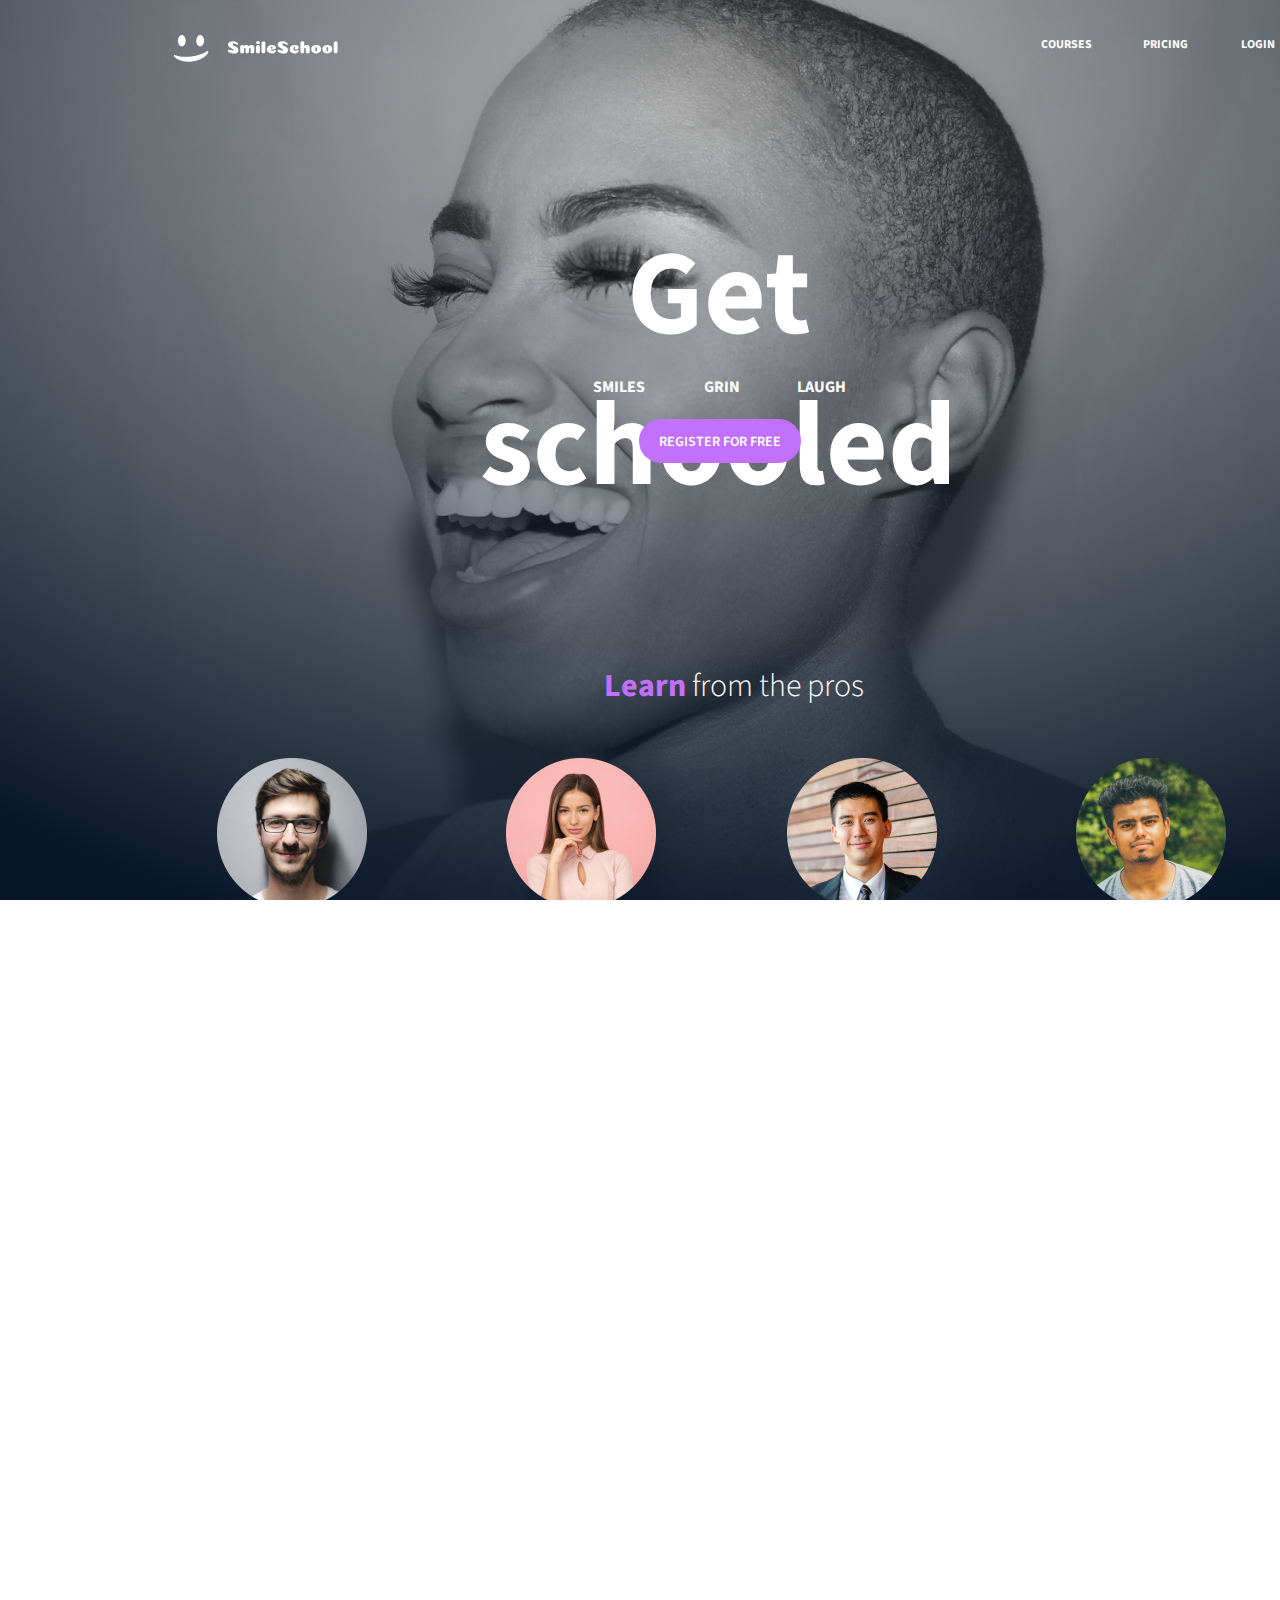
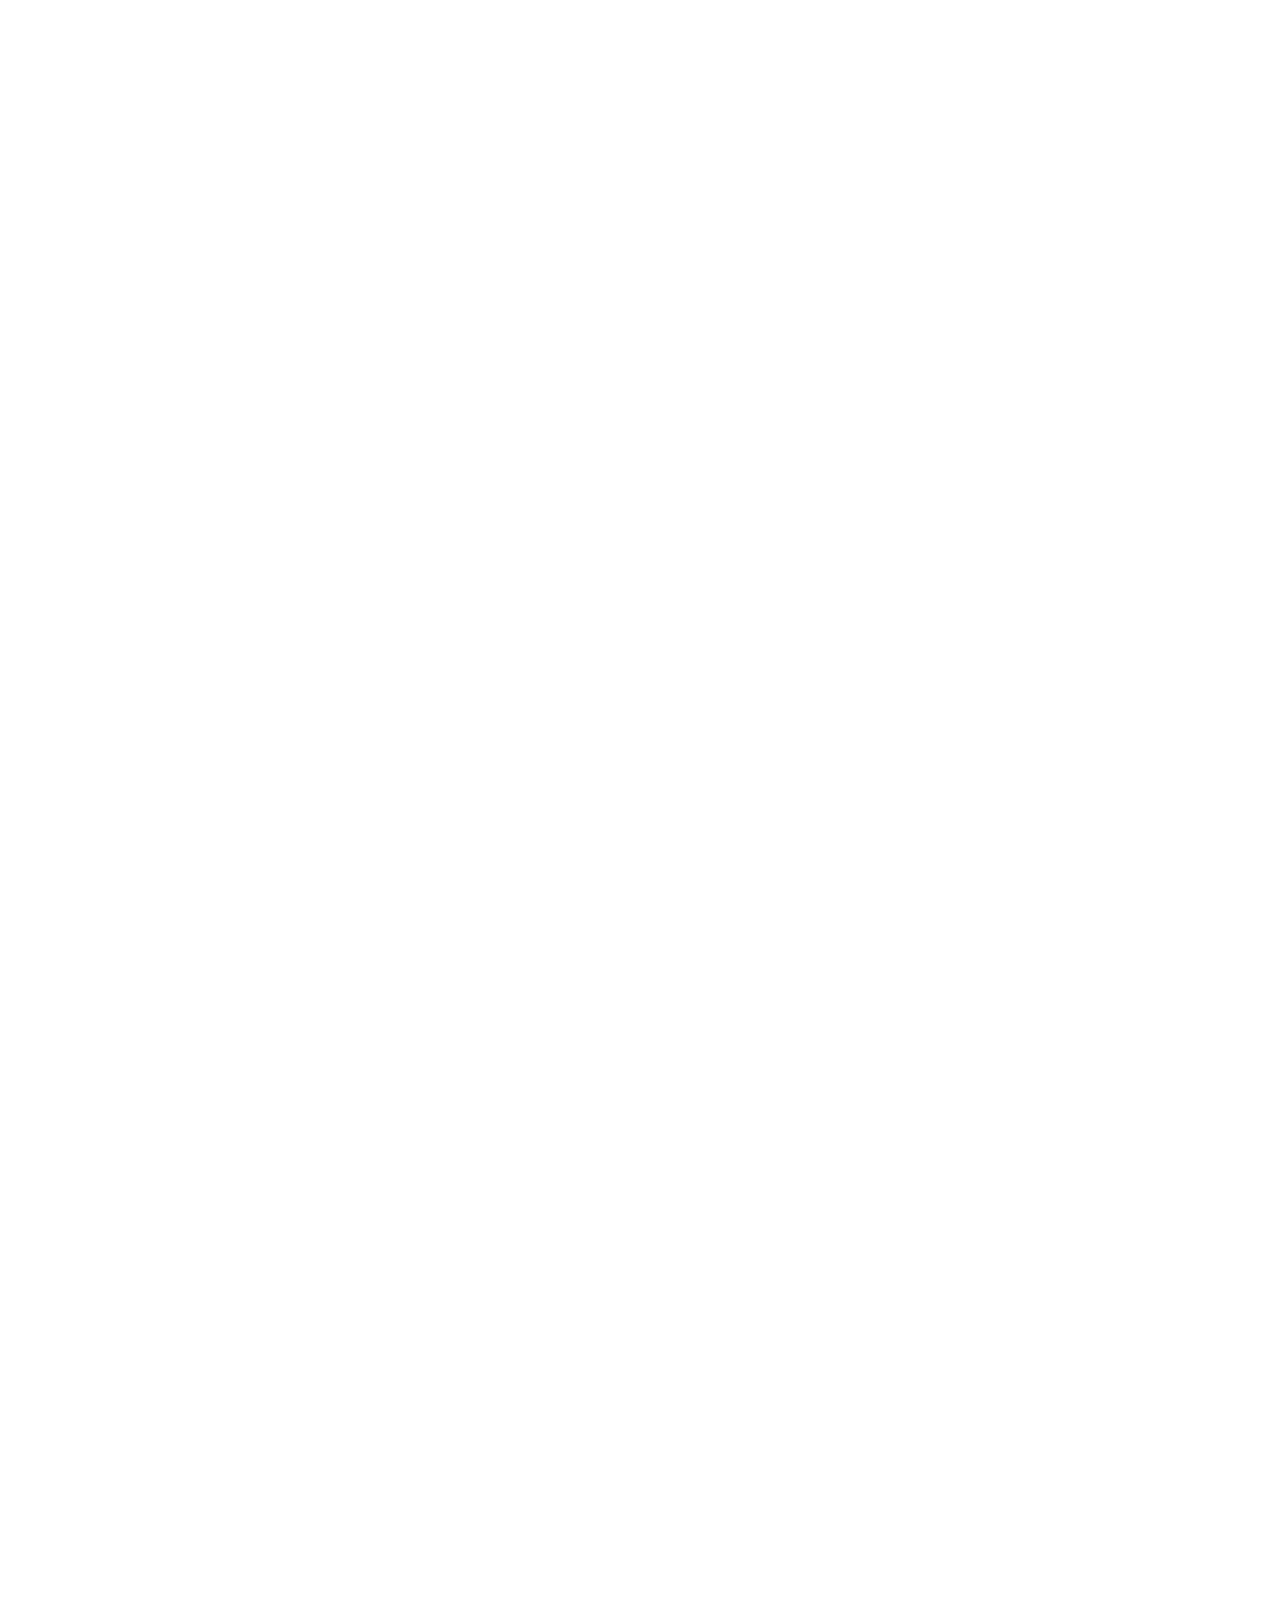
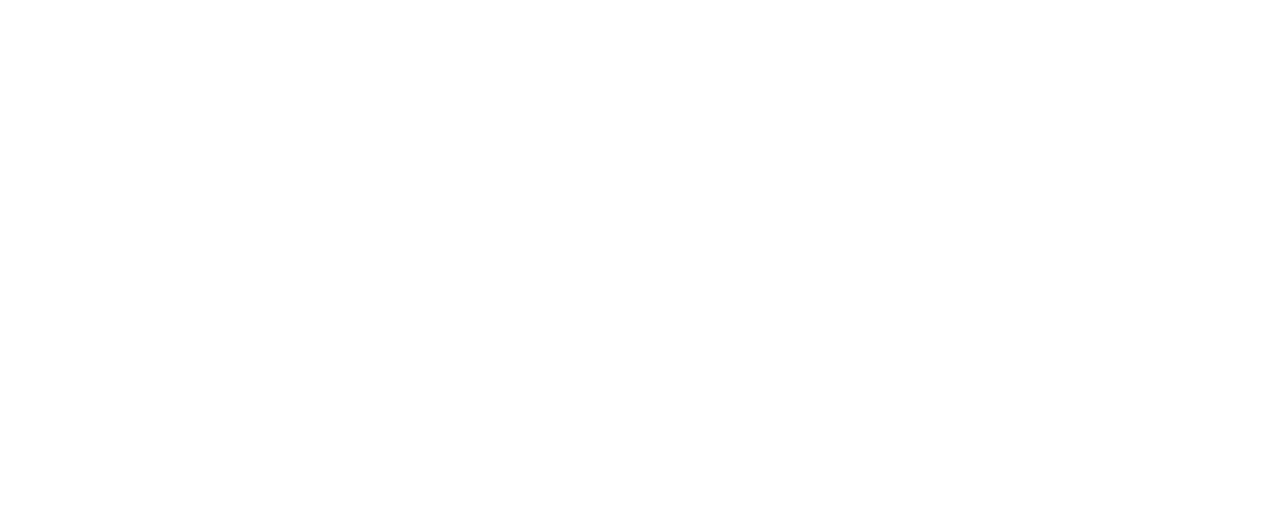
==== commit 1f311dd9: "styles change" ====
--- a/css_advanced/homepage_alu_css_advanced/index.html
+++ b/css_advanced/homepage_alu_css_advanced/index.html
@@ -5,6 +5,7 @@
       <meta http-equiv="X-UA-Compatible" content="IE=edge"/>
       <meta name="viewport" content="width=device-width, initial-scale=1.0"/>
       <link rel="stylesheet" href="./styles.css"/>
+      <link href="MobileStyleSheet.css" rel="stylesheet" type="text/css" media="only screen and (max-device-width: 480px) , only screen and (-webkit-min-device-pixel-ratio: 2) , screen and (-webkit-device-pixel-ratio:1.5)" />
       <link
       rel="stylesheet"
       href="https://fonts.googleapis.com/css2?family=Source Sans Pro:ital,wght@0,300;0,400;0,600;0,700;0,900;1,400&display=swap"
@@ -33,6 +34,7 @@
         <p class="smiles">SMILES</p>
         <p class="grin">GRIN</p>
         <p class="laugh">LAUGH</p>
+
         <div class="button">
           <div class="button-background"></div>
           <div class="register">REGISTER FOR FREE</div>
--- a/css_advanced/homepage_alu_css_advanced/styles.css
+++ b/css_advanced/homepage_alu_css_advanced/styles.css
@@ -5,12 +5,14 @@
   /* zoom: 103%; */
   overflow-x: hidden;
   overflow-y: auto;
+  width: 100%;
+  height: 100%;
 }
 
 .wrapper {
   position: relative;
   background-color: #fff;
-  width: 1440px;
+  width: 2160px;
   height: 3718px;;
   overflow: hidden;
   text-align: left;
@@ -163,15 +165,8 @@
   font-size: 14px;
 }
 
-.avatar-icon:hover {
-  transform: scale(1.1);
-}
-
 .button-background:hover {
   background-color: #ae68f5;
-}
-.pros:hover {
-  background-size: 160%;
 }
 
 .learn-from-the-container {
@@ -219,6 +214,15 @@
   max-height: 100%;
   object-fit: cover;
 }
+
+
+.pro-1:hover,
+.pro-2:hover,
+.pro-3:hover,
+.pro-4:hover {
+  scale: 1.2;
+}
+
 .pro-4 {
   left: 85.13%;
 }
@@ -230,7 +234,9 @@
   top: 0;
   bottom: 0;
   overflow: hidden;
-}
+  transition: scale .5s ease;
+}
+
 .pro-3 {
   position: absolute;
   right: 28.64%;
@@ -253,6 +259,7 @@
   bottom: 0;
   left: 0;
   overflow: hidden;
+  transition: scale .5s ease;
 }
 .pros {
   height: 21.68%;
